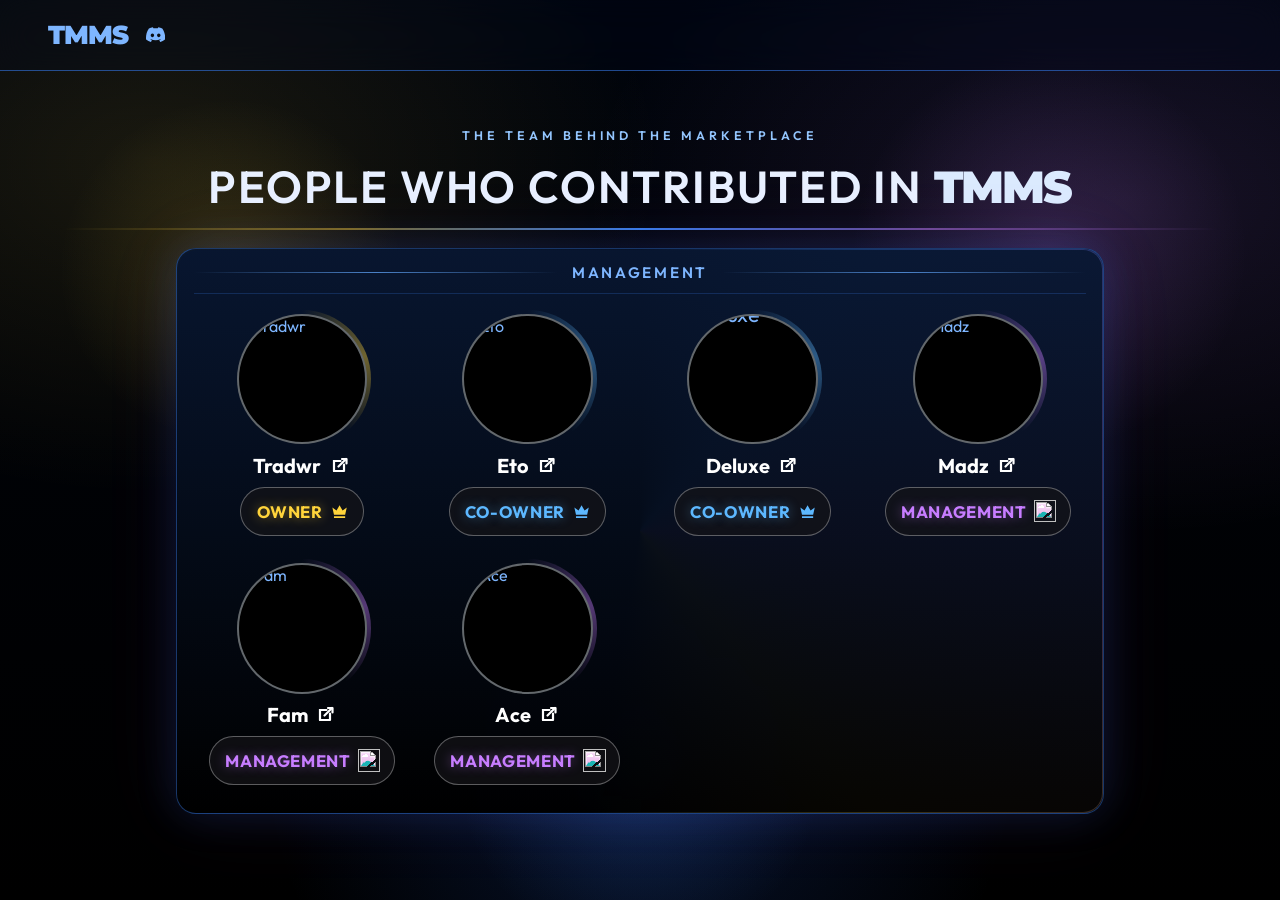
==== credits.html @ a05081f5 "Add files via upload" ====
<!DOCTYPE html>
<html lang="en">
  <head>
    <meta charset="UTF-8" />
    <meta name="viewport" content="width=device-width, initial-scale=1.0, viewport-fit=cover" />
    <title>Credits — TMMS</title>
    <link rel="preconnect" href="https://fonts.googleapis.com" />
    <link rel="preconnect" href="https://fonts.gstatic.com" crossorigin />
    <link
      href="https://fonts.googleapis.com/css2?family=Montserrat:wght@800;900&family=Outfit:wght@400;500;600;700&display=swap"
      rel="stylesheet"
    />
    <link rel="stylesheet" href="styles.css" />
  </head>
  <body class="credits-page">
    <header class="headbar">
      <div class="brand">
        <a class="logo" href="index.html">TMMS</a>
        <a
          class="discord"
          href="https://discord.gg/2B39Z8VbCm"
          target="_blank"
          rel="noopener noreferrer"
          aria-label="Join Discord"
        >
          <svg viewBox="0 0 24 24" aria-hidden="true">
            <path
              fill="currentColor"
              d="M20.317 4.37a19.8 19.8 0 0 0-4.885-1.515.07.07 0 0 0-.079.035c-.21.375-.444.864-.608 1.25a18.27 18.27 0 0 0-5.487 0 12.64 12.64 0 0 0-.617-1.25.077.077 0 0 0-.079-.035A19.74 19.74 0 0 0 3.677 4.37a.07.07 0 0 0-.032.027C.533 9.046-.32 13.58.099 18.057a.08.08 0 0 0 .031.057 19.9 19.9 0 0 0 5.993 3.03.078.078 0 0 0 .084-.028 14.09 14.09 0 0 0 1.226-1.994.076.076 0 0 0-.041-.106 13.1 13.1 0 0 1-1.872-.892.077.077 0 0 1-.008-.128 10.2 10.2 0 0 0 .372-.292.074.074 0 0 1 .077-.01c3.928 1.793 8.18 1.793 12.062 0a.074.074 0 0 1 .078.01c.12.098.246.198.373.292a.077.077 0 0 1-.006.127 12.3 12.3 0 0 1-1.873.892.077.077 0 0 0-.041.107c.36.698.772 1.362 1.225 1.993a.076.076 0 0 0 .084.028 19.84 19.84 0 0 0 6.002-3.03.077.077 0 0 0 .032-.054c.5-5.177-.838-9.674-3.549-13.66a.06.06 0 0 0-.031-.03zM8.02 15.33c-1.183 0-2.157-1.085-2.157-2.419 0-1.333.956-2.419 2.157-2.419 1.21 0 2.176 1.095 2.157 2.42 0 1.333-.956 2.418-2.157 2.418zm7.975 0c-1.183 0-2.157-1.085-2.157-2.419 0-1.333.955-2.419 2.157-2.419 1.21 0 2.176 1.095 2.157 2.42 0 1.333-.946 2.418-2.157 2.418z"
            />
          </svg>
        </a>
      </div>
    </header>

    <div class="credits-bg" aria-hidden="true"></div>
    <div class="credits-overlay" aria-hidden="true"></div>
    <div class="credits-orbs" aria-hidden="true"></div>

    <main class="credits-content">
      <p class="credits-kicker">The team behind the marketplace</p>
      <h1 class="credits-title">
        People who contributed in <span>TMMS</span>
      </h1>
      <section class="credits-panel">
        <div class="credits-panel-fx" aria-hidden="true"></div>
        <h2 class="credits-panel__title">Management</h2>
        <div class="credits-people">
          <article class="credits-person">
            <div class="credits-avatar-wrap">
              <div class="credits-avatar">
                <img src="images/tradwr.png" alt="Tradwr" />
              </div>
            </div>
            <a class="credits-name-row" href="profile.html?person=tradwr">
              <span class="credits-name">Tradwr</span>
              <svg class="credits-link-icon" viewBox="0 0 24 24" aria-hidden="true">
                <path d="M7 17V7h6.5" fill="none" stroke="currentColor" stroke-width="2.2" stroke-linecap="round"/>
                <path d="M7 17h10v-6.5" fill="none" stroke="currentColor" stroke-width="2.2" stroke-linecap="round" stroke-linejoin="round"/>
                <path d="M11.5 12.5l7.5-7.5" fill="none" stroke="currentColor" stroke-width="2.2" stroke-linecap="round"/>
                <path d="M15 5h4.5v4.5" fill="none" stroke="currentColor" stroke-width="2.2" stroke-linecap="round" stroke-linejoin="round"/>
              </svg>
            </a>
            <span class="credits-badge credits-badge--owner">
              Owner
              <svg class="credits-badge-icon" viewBox="0 0 24 24" aria-hidden="true">
                <path fill="currentColor" d="M5 16 3 7l5.2 3.8L12 4l3.8 6.8L21 7l-2 9H5zm0 2h14v2H5v-2z"/>
              </svg>
            </span>
          </article>
          <article class="credits-person">
            <div class="credits-avatar-wrap">
              <div class="credits-avatar">
                <img src="images/eto.png" alt="Eto" />
              </div>
            </div>
            <a class="credits-name-row" href="profile.html?person=eto">
              <span class="credits-name">Eto</span>
              <svg class="credits-link-icon" viewBox="0 0 24 24" aria-hidden="true">
                <path d="M7 17V7h6.5" fill="none" stroke="currentColor" stroke-width="2.2" stroke-linecap="round"/>
                <path d="M7 17h10v-6.5" fill="none" stroke="currentColor" stroke-width="2.2" stroke-linecap="round" stroke-linejoin="round"/>
                <path d="M11.5 12.5l7.5-7.5" fill="none" stroke="currentColor" stroke-width="2.2" stroke-linecap="round"/>
                <path d="M15 5h4.5v4.5" fill="none" stroke="currentColor" stroke-width="2.2" stroke-linecap="round" stroke-linejoin="round"/>
              </svg>
            </a>
            <span class="credits-badge credits-badge--coowner">
              Co-Owner
              <svg class="credits-badge-icon" viewBox="0 0 24 24" aria-hidden="true">
                <path fill="currentColor" d="M5 16 3 7l5.2 3.8L12 4l3.8 6.8L21 7l-2 9H5zm0 2h14v2H5v-2z"/>
              </svg>
            </span>
          </article>
          <article class="credits-person">
            <div class="credits-avatar-wrap">
              <div class="credits-avatar credits-avatar--deluxe">
                <img src="images/deluxe.png" alt="Deluxe" />
              </div>
            </div>
            <a class="credits-name-row" href="profile.html?person=deluxe">
              <span class="credits-name">Deluxe</span>
              <svg class="credits-link-icon" viewBox="0 0 24 24" aria-hidden="true">
                <path d="M7 17V7h6.5" fill="none" stroke="currentColor" stroke-width="2.2" stroke-linecap="round"/>
                <path d="M7 17h10v-6.5" fill="none" stroke="currentColor" stroke-width="2.2" stroke-linecap="round" stroke-linejoin="round"/>
                <path d="M11.5 12.5l7.5-7.5" fill="none" stroke="currentColor" stroke-width="2.2" stroke-linecap="round"/>
                <path d="M15 5h4.5v4.5" fill="none" stroke="currentColor" stroke-width="2.2" stroke-linecap="round" stroke-linejoin="round"/>
              </svg>
            </a>
            <span class="credits-badge credits-badge--coowner">
              Co-Owner
              <svg class="credits-badge-icon" viewBox="0 0 24 24" aria-hidden="true">
                <path fill="currentColor" d="M5 16 3 7l5.2 3.8L12 4l3.8 6.8L21 7l-2 9H5zm0 2h14v2H5v-2z"/>
              </svg>
            </span>
          </article>
          <article class="credits-person">
            <div class="credits-avatar-wrap">
              <div class="credits-avatar">
                <img src="images/madz.png" alt="Madz" />
              </div>
            </div>
            <a class="credits-name-row" href="profile.html?person=madz">
              <span class="credits-name">Madz</span>
              <svg class="credits-link-icon" viewBox="0 0 24 24" aria-hidden="true">
                <path d="M7 17V7h6.5" fill="none" stroke="currentColor" stroke-width="2.2" stroke-linecap="round"/>
                <path d="M7 17h10v-6.5" fill="none" stroke="currentColor" stroke-width="2.2" stroke-linecap="round" stroke-linejoin="round"/>
                <path d="M11.5 12.5l7.5-7.5" fill="none" stroke="currentColor" stroke-width="2.2" stroke-linecap="round"/>
                <path d="M15 5h4.5v4.5" fill="none" stroke="currentColor" stroke-width="2.2" stroke-linecap="round" stroke-linejoin="round"/>
              </svg>
            </a>
            <span class="credits-badge credits-badge--management">
              Management
              <img class="credits-badge-icon" src="images/management-icon.png" alt="" />
            </span>
          </article>
          <article class="credits-person">
            <div class="credits-avatar-wrap">
              <div class="credits-avatar">
                <img src="images/fam.png" alt="Fam" />
              </div>
            </div>
            <a class="credits-name-row" href="profile.html?person=fam">
              <span class="credits-name">Fam</span>
              <svg class="credits-link-icon" viewBox="0 0 24 24" aria-hidden="true">
                <path d="M7 17V7h6.5" fill="none" stroke="currentColor" stroke-width="2.2" stroke-linecap="round"/>
                <path d="M7 17h10v-6.5" fill="none" stroke="currentColor" stroke-width="2.2" stroke-linecap="round" stroke-linejoin="round"/>
                <path d="M11.5 12.5l7.5-7.5" fill="none" stroke="currentColor" stroke-width="2.2" stroke-linecap="round"/>
                <path d="M15 5h4.5v4.5" fill="none" stroke="currentColor" stroke-width="2.2" stroke-linecap="round" stroke-linejoin="round"/>
              </svg>
            </a>
            <span class="credits-badge credits-badge--management">
              Management
              <img class="credits-badge-icon" src="images/management-icon.png" alt="" />
            </span>
          </article>
          <article class="credits-person">
            <div class="credits-avatar-wrap">
              <div class="credits-avatar">
                <img src="images/ace.png" alt="Ace" />
              </div>
            </div>
            <a class="credits-name-row" href="profile.html?person=ace">
              <span class="credits-name">Ace</span>
              <svg class="credits-link-icon" viewBox="0 0 24 24" aria-hidden="true">
                <path d="M7 17V7h6.5" fill="none" stroke="currentColor" stroke-width="2.2" stroke-linecap="round"/>
                <path d="M7 17h10v-6.5" fill="none" stroke="currentColor" stroke-width="2.2" stroke-linecap="round" stroke-linejoin="round"/>
                <path d="M11.5 12.5l7.5-7.5" fill="none" stroke="currentColor" stroke-width="2.2" stroke-linecap="round"/>
                <path d="M15 5h4.5v4.5" fill="none" stroke="currentColor" stroke-width="2.2" stroke-linecap="round" stroke-linejoin="round"/>
              </svg>
            </a>
            <span class="credits-badge credits-badge--management">
              Management
              <img class="credits-badge-icon" src="images/management-icon.png" alt="" />
            </span>
          </article>
        </div>
      </section>
    </main>
  </body>
</html>
---- styles.css ----
*,
*::before,
*::after {
  box-sizing: border-box;
  margin: 0;
  padding: 0;
}

html {
  scroll-behavior: smooth;
  -webkit-text-size-adjust: 100%;
  overflow-x: hidden;
}

body {
  font-family: "Outfit", system-ui, sans-serif;
  color: #7eb6ff;
  background: #000000;
  overflow-x: hidden;
}

a {
  color: inherit;
  text-decoration: none;
}

.headbar {
  position: fixed;
  top: 0;
  left: 0;
  right: 0;
  z-index: 100;
  display: flex;
  align-items: center;
  padding: 0 3rem;
  background: rgba(0, 10, 30, 0.28);
  border-bottom: 1px solid rgba(59, 130, 246, 0.55);
  backdrop-filter: blur(16px);
  -webkit-backdrop-filter: blur(16px);
}

.brand {
  display: flex;
  align-items: center;
  gap: 0.7rem;
  padding: 1.15rem 0;
}

.logo {
  font-family: "Montserrat", system-ui, sans-serif;
  font-size: 1.65rem;
  font-weight: 900;
  letter-spacing: -0.04em;
  text-transform: uppercase;
}

.discord {
  display: flex;
  align-items: center;
  justify-content: center;
  width: 2.05rem;
  height: 2.05rem;
  border-radius: 0.5rem;
  background: transparent;
  border: 1px solid transparent;
  color: currentColor;
  transition: background 0.2s ease, color 0.2s ease, border-color 0.2s ease;
}

.discord svg {
  width: 1.2rem;
  height: 1.2rem;
}

.discord:hover {
  background: #5865f2;
  border-color: #9db1ff;
  color: #ffffff;
}

.hero {
  position: relative;
  overflow: hidden;
  min-height: 100vh;
  display: flex;
  flex-direction: column;
  justify-content: center;
  padding: 7rem 3rem 4rem;
  background: #000;
}

.hero::before {
  content: "";
  position: absolute;
  inset: -10%;
  background: url("images/homepage.png") center / cover no-repeat;
  animation: hero-pan 32s ease-in-out infinite alternate;
  z-index: 0;
}

.hero::after {
  content: "";
  position: absolute;
  inset: 0;
  background:
    radial-gradient(ellipse at 22% 45%, rgba(37, 99, 235, 0.22), transparent 42%),
    linear-gradient(90deg, rgba(0, 0, 0, 0.62) 0%, rgba(0, 0, 0, 0.28) 48%, rgba(0, 0, 0, 0.45) 100%),
    linear-gradient(180deg, rgba(0, 0, 0, 0.35) 0%, transparent 28%, rgba(0, 0, 0, 0.55) 100%);
  z-index: 1;
}

.hero-orbs {
  position: absolute;
  inset: 0;
  z-index: 1;
  pointer-events: none;
  background:
    radial-gradient(circle at 78% 28%, rgba(96, 165, 250, 0.18), transparent 16%),
    radial-gradient(circle at 12% 78%, rgba(59, 130, 246, 0.16), transparent 18%);
  animation: hero-orbs 8s ease-in-out infinite alternate;
}

.hero-inner {
  position: relative;
  z-index: 2;
  max-width: 46rem;
  animation: hero-in 0.9s ease-out both;
}

.hero-kicker {
  margin: 0 0 0.85rem;
  font-size: 0.82rem;
  font-weight: 600;
  letter-spacing: 0.28em;
  text-transform: uppercase;
  color: #93c5fd;
}

.hero h1 {
  font-size: clamp(2.6rem, 6vw, 5.1rem);
  font-weight: 600;
  letter-spacing: -0.04em;
  color: #ffffff;
  line-height: 1.05;
}

.hero h1 span {
  display: inline-block;
  font-family: "Montserrat", system-ui, sans-serif;
  font-weight: 900;
  letter-spacing: -0.05em;
  color: #dbeafe;
  animation: tmms-glow 2.6s ease-in-out infinite;
}

.hero p,
.section p {
  margin-top: 1rem;
  max-width: 36rem;
  font-size: 1.15rem;
  line-height: 1.6;
  opacity: 0.8;
}

.hero p {
  max-width: 38rem;
  font-size: clamp(1.15rem, 2vw, 1.4rem);
  font-weight: 400;
  line-height: 1.5;
  opacity: 0.92;
  color: #e8f0ff;
}

.hero-actions {
  display: flex;
  flex-wrap: wrap;
  gap: 0.8rem;
  margin-top: 1.8rem;
}

.hero-btn {
  display: inline-flex;
  align-items: center;
  justify-content: center;
  gap: 0.5rem;
  min-width: 10.5rem;
  padding: 0.82rem 1.35rem;
  border-radius: 10px;
  border: 1px solid rgba(255, 255, 255, 0.28);
  background: rgba(12, 18, 32, 0.72);
  color: #e8f0ff;
  font-family: "Outfit", system-ui, sans-serif;
  font-size: 1.02rem;
  font-weight: 600;
  backdrop-filter: blur(10px);
  -webkit-backdrop-filter: blur(10px);
  transition: background 0.2s ease, border-color 0.2s ease, transform 0.2s ease;
}

.hero-btn svg {
  width: 1.15rem;
  height: 1.15rem;
}

.hero-btn:hover {
  transform: translateY(-1px);
}

.hero-btn--discord {
  background: #2563eb;
  border-color: #2563eb;
  color: #ffffff;
}

.hero-btn--discord:hover {
  background: #3b82f6;
  border-color: #3b82f6;
  color: #ffffff;
}

.hero-btn--ghost {
  border-color: #3b82f6;
}

.hero-btn--ghost:hover {
  background: rgba(37, 99, 235, 0.35);
  border-color: #60a5fa;
}

.hero-pills {
  display: flex;
  flex-wrap: wrap;
  gap: 0.6rem;
  margin-top: 1.6rem;
  list-style: none;
}

.hero-pills li {
  padding: 0.38rem 0.85rem;
  border: 1px solid rgba(147, 197, 253, 0.28);
  border-radius: 999px;
  background: rgba(8, 18, 40, 0.45);
  color: #bfdbfe;
  font-size: 0.82rem;
  font-weight: 600;
  letter-spacing: 0.04em;
  backdrop-filter: blur(8px);
  -webkit-backdrop-filter: blur(8px);
}

@keyframes hero-pan {
  from {
    transform: scale(1.08) translate3d(0, 0, 0);
  }
  to {
    transform: scale(1.18) translate3d(-2.5%, -1.5%, 0);
  }
}

@keyframes hero-orbs {
  from {
    opacity: 0.7;
    transform: translate3d(0, 0, 0);
  }
  to {
    opacity: 1;
    transform: translate3d(-2%, 2%, 0);
  }
}

@keyframes hero-in {
  from {
    opacity: 0;
    transform: translateY(18px);
  }
  to {
    opacity: 1;
    transform: translateY(0);
  }
}

@keyframes tmms-glow {
  0%,
  100% {
    text-shadow:
      0 0 10px rgba(147, 197, 253, 0.45),
      0 0 28px rgba(59, 130, 246, 0.28);
  }
  50% {
    text-shadow:
      0 0 16px rgba(219, 234, 254, 0.95),
      0 0 36px rgba(96, 165, 250, 0.55),
      0 0 64px rgba(37, 99, 235, 0.35);
  }
}

@media (prefers-reduced-motion: reduce) {
  .hero::before,
  .hero-orbs,
  .hero-inner,
  .hero h1 span,
  .credits-bg,
  .credits-orbs,
  .credits-kicker,
  .credits-title,
  .credits-title span,
  .credits-panel,
  .credits-panel-fx::before,
  .credits-panel-fx::after,
  .credits-person,
  .credits-avatar-wrap::before,
  .credits-avatar::after,
  .credits-badge {
    animation: none;
  }

  .credits-person:hover {
    transform: none;
  }
}

.section {
  padding: 6rem 3rem;
  scroll-margin-top: 4.5rem;
  background:
    radial-gradient(ellipse at 12% 18%, rgba(37, 99, 235, 0.32), transparent 48%),
    radial-gradient(ellipse at 88% 82%, rgba(29, 78, 216, 0.24), transparent 42%),
    #000000;
  border-top: 1px solid rgba(59, 130, 246, 0.5);
}

.section h2 {
  font-size: 2rem;
  font-weight: 600;
  letter-spacing: -0.02em;
  color: #60a5fa;
}

.section p {
  color: #93c5fd;
}

.discord-link {
  color: #60a5fa;
  font-weight: 600;
  text-decoration: underline;
  text-underline-offset: 0.18em;
}

.discord-link:hover {
  color: #93c5fd;
}

.section.page {
  min-height: 100vh;
  border-top: none;
}

.contact-card {
  max-width: 36rem;
  padding: 2rem 2.1rem;
  background: rgba(8, 18, 40, 0.72);
  border: 1px solid rgba(59, 130, 246, 0.45);
  border-radius: 1rem;
  box-shadow: 0 0 40px rgba(37, 99, 235, 0.18);
}

.credits-page {
  min-height: 100vh;
}

.credits-bg {
  position: fixed;
  inset: -8%;
  background: url("images/homepage.png") center / cover no-repeat;
  filter: blur(8px);
  transform: scale(1.08);
  z-index: 0;
  animation: credits-pan 28s ease-in-out infinite alternate;
}

.credits-overlay {
  position: fixed;
  inset: 0;
  background:
    radial-gradient(ellipse at 12% 18%, rgba(255, 212, 59, 0.1), transparent 32%),
    radial-gradient(ellipse at 88% 22%, rgba(199, 125, 255, 0.12), transparent 34%),
    radial-gradient(ellipse at 50% 80%, rgba(37, 99, 235, 0.22), transparent 42%),
    repeating-linear-gradient(
      to bottom,
      transparent 0,
      transparent 3px,
      rgba(0, 0, 0, 0.07) 3px,
      rgba(0, 0, 0, 0.07) 4px
    ),
    linear-gradient(
      to bottom,
      rgba(0, 10, 30, 0.42) 0%,
      rgba(0, 10, 30, 0.22) 40%,
      rgba(0, 0, 0, 0.78) 100%
    );
  z-index: 1;
}

.credits-orbs {
  position: fixed;
  inset: 0;
  z-index: 1;
  pointer-events: none;
  background:
    radial-gradient(circle at 18% 30%, rgba(255, 212, 59, 0.14), transparent 14%),
    radial-gradient(circle at 82% 28%, rgba(199, 125, 255, 0.16), transparent 16%),
    radial-gradient(circle at 50% 86%, rgba(59, 130, 246, 0.18), transparent 18%);
  animation: hero-orbs 9s ease-in-out infinite alternate;
}

.credits-content {
  position: relative;
  z-index: 2;
  min-height: 100vh;
  display: flex;
  flex-direction: column;
  align-items: center;
  gap: 1.15rem;
  padding: 8rem 3rem 3rem;
  max-width: min(98vw, 110rem);
  margin: 0 auto;
}

.credits-kicker {
  margin: 0;
  font-size: 0.78rem;
  font-weight: 600;
  letter-spacing: 0.32em;
  text-transform: uppercase;
  color: #93c5fd;
  animation: credits-rise 0.7s ease backwards;
}

.credits-title {
  font-family: "Outfit", system-ui, sans-serif;
  font-size: clamp(1.6rem, 4vw, 2.8rem);
  font-weight: 600;
  color: #e8f0ff;
  letter-spacing: 0.04em;
  text-transform: uppercase;
  line-height: 1.15;
  text-align: center;
  width: 100%;
  padding-bottom: 0.85rem;
  border-bottom: 2px solid transparent;
  border-image: linear-gradient(
      90deg,
      transparent,
      rgba(255, 212, 59, 0.45),
      rgba(59, 130, 246, 0.95),
      rgba(199, 125, 255, 0.5),
      transparent
    )
    1;
  animation: credits-rise 0.8s ease 0.08s backwards;
}

.credits-title span {
  display: inline-block;
  font-family: "Montserrat", system-ui, sans-serif;
  font-weight: 900;
  letter-spacing: -0.04em;
  color: #dbeafe;
  animation: tmms-glow 2.6s ease-in-out infinite;
}

.credits-panel {
  position: relative;
  width: min(100%, 58rem);
  display: flex;
  flex-direction: column;
  gap: 0.65rem;
  padding: 0.9rem 1.05rem 1rem;
  background: linear-gradient(180deg, rgba(8, 22, 48, 0.86), rgba(0, 0, 0, 0.78));
  border: 1px solid rgba(59, 130, 246, 0.42);
  border-radius: 20px;
  box-shadow:
    0 0 40px rgba(37, 99, 235, 0.18),
    0 0 80px rgba(199, 125, 255, 0.08);
  animation: credits-rise 0.9s ease 0.16s backwards;
}

.credits-panel-fx {
  position: absolute;
  inset: 0;
  border-radius: inherit;
  overflow: hidden;
  pointer-events: none;
  z-index: 0;
}

.credits-panel-fx::before {
  content: "";
  position: absolute;
  inset: -60%;
  background: conic-gradient(
    from 0deg,
    transparent 0deg,
    rgba(59, 130, 246, 0.55) 40deg,
    rgba(199, 125, 255, 0.5) 90deg,
    rgba(255, 212, 59, 0.4) 140deg,
    transparent 190deg
  );
  animation: credits-spin 10s linear infinite;
  opacity: 0.55;
}

.credits-panel-fx::after {
  content: "";
  position: absolute;
  inset: 1px;
  border-radius: 19px;
  background: linear-gradient(180deg, rgba(8, 22, 48, 0.92), rgba(0, 0, 0, 0.88));
}

.credits-panel > :not(.credits-panel-fx) {
  position: relative;
  z-index: 1;
}

.credits-panel__title {
  margin: 0;
  display: flex;
  align-items: center;
  gap: 0.85rem;
  font-family: "Outfit", system-ui, sans-serif;
  font-size: 0.95rem;
  font-weight: 600;
  color: #7eb6ff;
  letter-spacing: 0.18em;
  text-transform: uppercase;
  text-align: center;
}

.credits-panel__title::before,
.credits-panel__title::after {
  content: "";
  flex: 1;
  height: 1px;
  background: linear-gradient(
    90deg,
    transparent,
    rgba(96, 165, 250, 0.75),
    transparent
  );
}

.credits-people {
  display: grid;
  grid-template-columns: repeat(4, minmax(0, 1fr));
  justify-content: center;
  align-items: start;
  gap: 0.35rem 0.55rem;
  width: 100%;
  padding-top: 0.65rem;
  border-top: 1px solid rgba(59, 130, 246, 0.22);
}

.credits-person {
  display: flex;
  flex-direction: column;
  align-items: center;
  gap: 0.55rem;
  width: 100%;
  min-width: 0;
  padding: 0.55rem 0.45rem 0.7rem;
  border: 1px solid transparent;
  border-radius: 1.25rem;
  cursor: pointer;
  animation: credits-rise 0.7s ease backwards;
  transition:
    background 0.25s ease,
    border-color 0.25s ease,
    box-shadow 0.25s ease,
    transform 0.25s ease;
}

.credits-person:nth-child(1) { animation-delay: 0.22s; }
.credits-person:nth-child(2) { animation-delay: 0.3s; }
.credits-person:nth-child(3) { animation-delay: 0.38s; }
.credits-person:nth-child(4) { animation-delay: 0.46s; }
.credits-person:nth-child(5) { animation-delay: 0.54s; }
.credits-person:nth-child(6) { animation-delay: 0.62s; }

.credits-person:hover {
  transform: translateY(-4px);
}

.credits-person:hover .credits-badge {
  animation: none;
}

.credits-avatar,
.credits-name,
.credits-link-icon,
.credits-badge,
.credits-badge-icon {
  transition:
    border-color 0.25s ease,
    box-shadow 0.25s ease,
    color 0.25s ease,
    text-shadow 0.25s ease,
    filter 0.25s ease;
}

.credits-person:has(.credits-badge--owner):hover {
  background: rgba(18, 14, 6, 0.55);
  border-color: rgba(255, 212, 59, 0.28);
  box-shadow: inset 0 0 32px rgba(255, 212, 59, 0.16);
}

.credits-person:has(.credits-badge--owner):hover .credits-avatar {
  border-color: #ffd43b;
  box-shadow:
    0 0 16px rgba(255, 212, 59, 0.85),
    0 0 32px rgba(255, 212, 59, 0.45);
}

.credits-person:has(.credits-badge--owner):hover .credits-name {
  color: #ffd43b;
  text-shadow:
    0 0 12px rgba(255, 212, 59, 0.95),
    0 0 24px rgba(255, 212, 59, 0.55);
}

.credits-person:has(.credits-badge--owner):hover .credits-link-icon {
  color: #ffd43b;
  filter:
    drop-shadow(0 0 6px rgba(255, 212, 59, 0.95))
    drop-shadow(0 0 12px rgba(255, 212, 59, 0.55));
}

.credits-person:has(.credits-badge--owner):hover .credits-badge {
  border-color: rgba(255, 212, 59, 0.75);
  box-shadow: 0 0 18px rgba(255, 212, 59, 0.45);
  text-shadow:
    0 0 14px rgba(255, 212, 59, 0.9),
    0 0 26px rgba(255, 212, 59, 0.5);
}

.credits-person:has(.credits-badge--coowner):hover {
  background: rgba(6, 14, 28, 0.55);
  border-color: rgba(93, 184, 255, 0.3);
  box-shadow: inset 0 0 32px rgba(93, 184, 255, 0.18);
}

.credits-person:has(.credits-badge--coowner):hover .credits-avatar {
  border-color: #5db8ff;
  box-shadow:
    0 0 16px rgba(93, 184, 255, 0.85),
    0 0 32px rgba(93, 184, 255, 0.45);
}

.credits-person:has(.credits-badge--coowner):hover .credits-name {
  color: #5db8ff;
  text-shadow:
    0 0 12px rgba(93, 184, 255, 0.95),
    0 0 24px rgba(93, 184, 255, 0.55);
}

.credits-person:has(.credits-badge--coowner):hover .credits-link-icon {
  color: #5db8ff;
  filter:
    drop-shadow(0 0 6px rgba(93, 184, 255, 0.95))
    drop-shadow(0 0 12px rgba(93, 184, 255, 0.55));
}

.credits-person:has(.credits-badge--coowner):hover .credits-badge {
  border-color: rgba(93, 184, 255, 0.75);
  box-shadow: 0 0 18px rgba(93, 184, 255, 0.45);
  text-shadow:
    0 0 14px rgba(93, 184, 255, 0.9),
    0 0 26px rgba(93, 184, 255, 0.5);
}

.credits-person:has(.credits-badge--management):hover {
  background: rgba(22, 10, 32, 0.55);
  border-color: rgba(199, 125, 255, 0.3);
  box-shadow: inset 0 0 32px rgba(199, 125, 255, 0.18);
}

.credits-person:has(.credits-badge--management):hover .credits-avatar {
  border-color: #c77dff;
  box-shadow:
    0 0 16px rgba(199, 125, 255, 0.85),
    0 0 32px rgba(199, 125, 255, 0.45);
}

.credits-person:has(.credits-badge--management):hover .credits-name {
  color: #c77dff;
  text-shadow:
    0 0 12px rgba(199, 125, 255, 0.95),
    0 0 24px rgba(199, 125, 255, 0.55);
}

.credits-person:has(.credits-badge--management):hover .credits-link-icon {
  color: #c77dff;
  filter:
    drop-shadow(0 0 6px rgba(199, 125, 255, 0.95))
    drop-shadow(0 0 12px rgba(199, 125, 255, 0.55));
}

.credits-person:has(.credits-badge--management):hover .credits-badge {
  border-color: rgba(199, 125, 255, 0.75);
  box-shadow: 0 0 18px rgba(199, 125, 255, 0.45);
  text-shadow:
    0 0 14px rgba(199, 125, 255, 0.9),
    0 0 26px rgba(199, 125, 255, 0.5);
}

.credits-avatar-wrap {
  --ring: 147, 197, 253;
  position: relative;
  width: 8.15rem;
  height: 8.15rem;
  flex-shrink: 0;
}

.credits-person:has(.credits-badge--owner) .credits-avatar-wrap {
  --ring: 255, 212, 59;
}

.credits-person:has(.credits-badge--coowner) .credits-avatar-wrap {
  --ring: 93, 184, 255;
}

.credits-person:has(.credits-badge--management) .credits-avatar-wrap {
  --ring: 199, 125, 255;
}

.credits-avatar-wrap::before {
  content: "";
  position: absolute;
  inset: -4px;
  border-radius: 50%;
  background: conic-gradient(
    from 0deg,
    transparent 0deg,
    rgb(var(--ring)) 70deg,
    transparent 140deg
  );
  animation: credits-spin 5.5s linear infinite;
  opacity: 0.42;
  z-index: 0;
}

.credits-person:hover .credits-avatar-wrap::before {
  opacity: 1;
  animation-duration: 2.2s;
}

.credits-avatar {
  position: relative;
  z-index: 1;
  width: 100%;
  height: 100%;
  overflow: hidden;
  border-radius: 50%;
  border: 2px solid rgba(220, 230, 240, 0.45);
  background: #000;
}

.credits-avatar::after {
  content: "";
  position: absolute;
  inset: 0;
  background: linear-gradient(
    115deg,
    transparent 32%,
    rgba(255, 255, 255, 0.28) 50%,
    transparent 68%
  );
  transform: translateX(-130%);
  pointer-events: none;
}

.credits-person:hover .credits-avatar::after {
  animation: credits-shine 0.85s ease;
}

.credits-avatar img {
  width: 100%;
  height: 100%;
  object-fit: cover;
  display: block;
}

.credits-avatar--deluxe img {
  transform: scale(1.35);
  transform-origin: 40% 35%;
}

.credits-name-row {
  display: flex;
  align-items: center;
  gap: 0.35rem;
}

.credits-name {
  margin: 0;
  font-family: "Outfit", system-ui, sans-serif;
  font-size: 1.25rem;
  font-weight: 700;
  color: #ffffff;
  text-decoration: underline;
  text-decoration-color: transparent;
  text-underline-offset: 0.18em;
  text-decoration-thickness: 2px;
  transition: text-decoration-color 0.2s ease;
}

.credits-name-row:hover .credits-name {
  text-decoration-color: currentColor;
}

.credits-link-icon {
  width: 1.5rem;
  height: 1.5rem;
  color: #ffffff;
}

.credits-badge {
  display: inline-flex;
  align-items: center;
  justify-content: center;
  gap: 0.45rem;
  width: auto;
  min-height: 3.05rem;
  padding: 0.48rem 0.85rem 0.48rem 0.95rem;
  background: rgba(20, 20, 24, 0.72);
  border: 1px solid rgba(255, 255, 255, 0.32);
  border-radius: 999px;
  font-family: "Outfit", system-ui, sans-serif;
  font-size: 1.04rem;
  font-weight: 700;
  letter-spacing: 0.04em;
  text-transform: uppercase;
  white-space: nowrap;
  animation: credits-badge-idle 3.4s ease-in-out infinite;
}

.credits-badge-icon {
  width: 1.15em;
  height: 1.15em;
  flex-shrink: 0;
}

.credits-badge--management .credits-badge-icon {
  width: 1.35em;
  height: 1.35em;
  image-rendering: pixelated;
  filter: hue-rotate(72deg) saturate(1.15);
}

.credits-person:has(.credits-badge--management):hover .credits-badge--management .credits-badge-icon {
  filter:
    hue-rotate(72deg) saturate(1.15)
    drop-shadow(0 0 6px rgba(199, 125, 255, 0.95))
    drop-shadow(0 0 12px rgba(199, 125, 255, 0.55));
}

.credits-badge--owner {
  color: #ffd43b;
  text-shadow: 0 0 12px rgba(255, 212, 59, 0.45);
}

.credits-badge--coowner {
  color: #5db8ff;
  text-shadow: 0 0 12px rgba(93, 184, 255, 0.45);
}

.credits-badge--management {
  color: #c77dff;
  text-shadow: 0 0 12px rgba(199, 125, 255, 0.45);
}

a.credits-name-row {
  color: inherit;
}

@keyframes credits-pan {
  from {
    transform: scale(1.08) translate3d(0, 0, 0);
  }
  to {
    transform: scale(1.16) translate3d(-2%, -1.4%, 0);
  }
}

@keyframes credits-rise {
  from {
    opacity: 0;
    transform: translateY(16px);
  }
  to {
    opacity: 1;
    transform: translateY(0);
  }
}

@keyframes credits-spin {
  to {
    transform: rotate(360deg);
  }
}

@keyframes credits-shine {
  to {
    transform: translateX(130%);
  }
}

@keyframes credits-badge-idle {
  0%,
  100% {
    box-shadow: 0 0 0 rgba(255, 255, 255, 0);
  }
  50% {
    box-shadow: 0 0 14px rgba(147, 197, 253, 0.12);
  }
}

.profile-page {
  position: relative;
  z-index: 2;
  min-height: 100vh;
  display: flex;
  flex-direction: column;
  align-items: center;
  justify-content: center;
  gap: 1.4rem;
  padding: 8rem 1.5rem 3rem;
}

.profile-orbs {
  position: fixed;
  inset: 0;
  z-index: 1;
  pointer-events: none;
  background:
    radial-gradient(circle at 20% 28%, rgba(96, 165, 250, 0.16), transparent 16%),
    radial-gradient(circle at 80% 72%, rgba(59, 130, 246, 0.14), transparent 18%);
  animation: hero-orbs 9s ease-in-out infinite alternate;
}

body[data-role="owner"] .profile-orbs {
  background:
    radial-gradient(circle at 22% 30%, rgba(255, 212, 59, 0.22), transparent 18%),
    radial-gradient(circle at 78% 68%, rgba(255, 184, 48, 0.12), transparent 20%);
}

body[data-role="coowner"] .profile-orbs {
  background:
    radial-gradient(circle at 22% 30%, rgba(93, 184, 255, 0.22), transparent 18%),
    radial-gradient(circle at 78% 68%, rgba(59, 130, 246, 0.16), transparent 20%);
}

body[data-role="management"] .profile-orbs {
  background:
    radial-gradient(circle at 22% 30%, rgba(199, 125, 255, 0.22), transparent 18%),
    radial-gradient(circle at 78% 68%, rgba(147, 51, 234, 0.14), transparent 20%);
}

.profile-card {
  --mx: 50%;
  --my: 28%;
  position: relative;
  width: min(100%, 28rem);
  display: flex;
  flex-direction: column;
  align-items: center;
  gap: 1.45rem;
  padding: 2.1rem 2.6rem 1.7rem;
  background: linear-gradient(180deg, rgba(8, 22, 48, 0.86), rgba(0, 0, 0, 0.78));
  border: 1px solid rgba(var(--glow), 0.7);
  border-radius: 20px;
  animation:
    profile-card-glow 2.6s ease-in-out infinite,
    credits-rise 0.85s ease backwards;
}

.profile-card-fx {
  position: absolute;
  inset: 0;
  border-radius: inherit;
  overflow: hidden;
  pointer-events: none;
  z-index: 0;
}

.profile-card-fx::before {
  content: "";
  position: absolute;
  inset: -70%;
  background: conic-gradient(
    from 0deg,
    transparent 0deg,
    rgba(var(--glow), 0.7) 55deg,
    rgba(255, 255, 255, 0.28) 95deg,
    transparent 150deg
  );
  animation: credits-spin 9s linear infinite;
  opacity: 0.7;
}

.profile-card-fx::after {
  content: "";
  position: absolute;
  inset: 1px;
  border-radius: 19px;
  background:
    radial-gradient(
      280px circle at var(--mx) var(--my),
      rgba(var(--glow), 0.18),
      transparent 55%
    ),
    linear-gradient(180deg, rgba(8, 22, 48, 0.94), rgba(0, 0, 0, 0.9));
}

.profile-card > :not(.profile-card-fx) {
  position: relative;
  z-index: 1;
}

.profile-kicker {
  margin: 0;
  font-size: 0.74rem;
  font-weight: 600;
  letter-spacing: 0.28em;
  text-transform: uppercase;
  color: rgb(var(--glow));
  text-shadow: 0 0 12px rgba(var(--glow), 0.45);
  animation: credits-rise 0.7s ease 0.08s backwards;
}

.profile-card--owner {
  --glow: 255, 212, 59;
}

.profile-card--coowner {
  --glow: 93, 184, 255;
}

.profile-card--management {
  --glow: 199, 125, 255;
}

@keyframes profile-card-glow {
  0%,
  100% {
    border-color: rgba(var(--glow), 0.55);
    box-shadow:
      0 0 12px rgba(var(--glow), 0.35),
      0 0 28px rgba(var(--glow), 0.18),
      inset 0 0 14px rgba(var(--glow), 0.08);
  }
  50% {
    border-color: rgba(var(--glow), 0.95);
    box-shadow:
      0 0 20px rgba(var(--glow), 0.7),
      0 0 42px rgba(var(--glow), 0.38),
      inset 0 0 20px rgba(var(--glow), 0.16);
  }
}

.profile-card .credits-avatar-wrap {
  --ring: var(--glow);
  width: 14.5rem;
  height: 14.5rem;
  animation: credits-rise 0.75s ease 0.14s backwards;
}

.profile-card .credits-avatar-wrap::before {
  inset: -7px;
  opacity: 0.8;
  animation: credits-spin 4.8s linear infinite;
}

.profile-card .credits-avatar {
  width: 100%;
  height: 100%;
  border-color: rgb(var(--glow));
  animation: profile-avatar-glow 2.6s ease-in-out infinite;
}

.profile-card .credits-avatar::after {
  animation: credits-shine 3.6s ease-in-out 1.1s infinite;
}

@keyframes profile-avatar-glow {
  0%,
  100% {
    box-shadow:
      0 0 16px rgba(var(--glow), 0.7),
      0 0 34px rgba(var(--glow), 0.4);
  }
  50% {
    box-shadow:
      0 0 26px rgba(var(--glow), 1),
      0 0 52px rgba(var(--glow), 0.6);
  }
}

.profile-card .credits-name {
  font-size: 2.25rem;
  color: rgb(var(--glow));
  animation:
    profile-name-glow 2.6s ease-in-out infinite,
    credits-rise 0.7s ease 0.22s backwards;
}

@keyframes profile-name-glow {
  0%,
  100% {
    text-shadow: 0 0 10px rgba(var(--glow), 0.55);
  }
  50% {
    text-shadow:
      0 0 16px rgba(var(--glow), 0.95),
      0 0 28px rgba(var(--glow), 0.5);
  }
}

.profile-card .credits-badge {
  font-size: 1.15rem;
  min-height: 3.15rem;
  padding: 0.5rem 1.4rem;
  border-color: rgba(var(--glow), 0.75);
  animation:
    profile-badge-glow 2.6s ease-in-out infinite,
    credits-rise 0.7s ease 0.3s backwards;
}

@keyframes profile-badge-glow {
  0%,
  100% {
    box-shadow: 0 0 12px rgba(var(--glow), 0.4);
  }
  50% {
    box-shadow:
      0 0 18px rgba(var(--glow), 0.85),
      0 0 32px rgba(var(--glow), 0.4);
  }
}

@media (prefers-reduced-motion: reduce) {
  .profile-orbs,
  .profile-card,
  .profile-card-fx::before,
  .profile-kicker,
  .profile-card .credits-avatar-wrap,
  .profile-card .credits-avatar-wrap::before,
  .profile-card .credits-avatar,
  .profile-card .credits-avatar::after,
  .profile-card .credits-name,
  .profile-card .credits-badge,
  .profile-actions {
    animation: none;
  }

  .profile-btn:hover {
    transform: none;
  }
}

#profile-info {
  display: flex;
  flex-direction: column;
  align-items: center;
  gap: 1rem;
}

.profile-card .credits-badge--management .credits-badge-icon {
  width: 1.5em;
  height: 1.5em;
}

.profile-actions {
  display: flex;
  flex-direction: column;
  align-items: center;
  gap: 0.8rem;
  width: 100%;
  padding-top: 1.15rem;
  border-top: 1px solid rgba(var(--glow), 0.28);
  animation: credits-rise 0.7s ease 0.38s backwards;
}

.profile-actions-row {
  display: flex;
  gap: 0.8rem;
}

.profile-btn {
  position: relative;
  overflow: hidden;
  display: inline-flex;
  align-items: center;
  justify-content: center;
  gap: 0.5rem;
  min-width: 10.5rem;
  padding: 0.78rem 1.4rem;
  border-radius: 10px;
  border: 1px solid rgba(255, 255, 255, 0.28);
  background: rgba(12, 18, 32, 0.82);
  color: #e8f0ff;
  font-family: "Outfit", system-ui, sans-serif;
  font-size: 1.05rem;
  font-weight: 600;
  text-align: center;
  transition:
    background 0.2s ease,
    border-color 0.2s ease,
    color 0.2s ease,
    transform 0.2s ease,
    box-shadow 0.2s ease;
}

.profile-btn::after {
  content: "";
  position: absolute;
  inset: 0;
  background: linear-gradient(
    115deg,
    transparent 30%,
    rgba(255, 255, 255, 0.18) 50%,
    transparent 70%
  );
  transform: translateX(-130%);
  pointer-events: none;
}

.profile-btn:hover {
  transform: translateY(-2px);
}

.profile-btn:hover::after {
  animation: credits-shine 0.7s ease;
}

.profile-btn svg {
  width: 1.2rem;
  height: 1.2rem;
  flex-shrink: 0;
}

.profile-btn--discord:hover {
  background: #5865f2;
  border-color: #5865f2;
  color: #ffffff;
  box-shadow: 0 8px 22px rgba(88, 101, 242, 0.35);
}

.profile-btn--roblox:hover {
  background: #2563eb;
  border-color: #2563eb;
  color: #ffffff;
  box-shadow: 0 8px 22px rgba(37, 99, 235, 0.35);
}

.profile-btn--return {
  min-width: 22rem;
}

.profile-btn--return:hover {
  background: #e2231a;
  border-color: #e2231a;
  color: #ffffff;
  box-shadow: 0 8px 22px rgba(226, 35, 26, 0.35);
}

@media (max-width: 900px) {
  .credits-people {
    grid-template-columns: repeat(2, minmax(0, 1fr));
    gap: 0.7rem 0.65rem;
  }
}

@media (max-width: 640px) {
  .headbar {
    padding: 0 max(1.1rem, env(safe-area-inset-right)) 0 max(1.1rem, env(safe-area-inset-left));
  }

  .brand {
    padding-top: 0.8rem;
    padding-bottom: 0.8rem;
  }

  .logo {
    font-size: 1.45rem;
  }

  .hero,
  .section,
  .credits-content,
  .profile-page {
    padding-left: max(1.1rem, env(safe-area-inset-left));
    padding-right: max(1.1rem, env(safe-area-inset-right));
  }

  .hero {
    min-height: 100svh;
    padding-top: 6.4rem;
    padding-bottom: max(2.5rem, env(safe-area-inset-bottom));
    justify-content: flex-end;
  }

  .hero-inner {
    max-width: 100%;
    padding-bottom: 0.4rem;
  }

  .hero-kicker {
    font-size: 0.68rem;
    letter-spacing: 0.14em;
  }

  .hero h1 {
    font-size: clamp(2.15rem, 11vw, 3.1rem);
  }

  .hero p {
    font-size: 1.02rem;
    max-width: 100%;
  }

  .hero-actions {
    flex-direction: column;
    width: 100%;
    margin-top: 1.35rem;
  }

  .hero-btn {
    width: 100%;
    min-width: 0;
    min-height: 2.85rem;
  }

  .hero-pills {
    gap: 0.45rem;
  }

  .hero-pills li {
    font-size: 0.74rem;
    padding: 0.32rem 0.7rem;
  }

  .credits-content {
    gap: 0.95rem;
    padding-top: 6.6rem;
    padding-bottom: max(1.6rem, env(safe-area-inset-bottom));
  }

  .credits-kicker {
    font-size: 0.64rem;
    letter-spacing: 0.14em;
    text-align: center;
  }

  .credits-title {
    font-size: clamp(1.2rem, 6.4vw, 1.7rem);
    letter-spacing: 0.03em;
    padding-bottom: 0.65rem;
  }

  .credits-panel {
    width: 100%;
    padding: 0.8rem 0.7rem 0.85rem;
    border-radius: 16px;
  }

  .credits-panel__title {
    font-size: 0.82rem;
    letter-spacing: 0.14em;
    gap: 0.55rem;
  }

  .credits-people {
    gap: 0.35rem 0.35rem;
    padding-top: 0.55rem;
  }

  .credits-person {
    gap: 0.4rem;
    padding: 0.45rem 0.28rem 0.55rem;
  }

  .credits-person:hover {
    transform: none;
  }

  .credits-avatar-wrap {
    width: 6.35rem;
    height: 6.35rem;
  }

  .credits-name {
    font-size: 1.02rem;
  }

  .credits-link-icon {
    width: 1.15rem;
    height: 1.15rem;
  }

  .credits-badge {
    font-size: 0.72rem;
    min-height: 2.15rem;
    padding: 0.28rem 0.5rem 0.28rem 0.55rem;
    gap: 0.28rem;
    max-width: 100%;
  }

  .credits-badge--management .credits-badge-icon {
    width: 1.05em;
    height: 1.05em;
  }

  .profile-page {
    padding-top: 6.4rem;
    padding-bottom: max(1.6rem, env(safe-area-inset-bottom));
    justify-content: flex-start;
  }

  .profile-card {
    width: 100%;
    gap: 1.15rem;
    padding: 1.35rem 1rem 1.2rem;
    border-radius: 16px;
  }

  .profile-kicker {
    font-size: 0.66rem;
    letter-spacing: 0.18em;
  }

  .profile-card .credits-avatar-wrap {
    width: 8.6rem;
    height: 8.6rem;
  }

  .profile-card .credits-name {
    font-size: 1.7rem;
  }

  .profile-card .credits-badge {
    font-size: 0.95rem;
    min-height: 2.7rem;
    padding: 0.4rem 1rem;
  }

  .profile-actions {
    gap: 0.65rem;
    padding-top: 0.95rem;
  }

  .profile-actions-row {
    width: 100%;
    gap: 0.55rem;
  }

  .profile-btn {
    min-width: 0;
    flex: 1;
    width: 100%;
    padding: 0.72rem 0.9rem;
    font-size: 0.95rem;
  }

  .profile-btn--return {
    min-width: 0;
    width: 100%;
    max-width: none;
  }
}

@media (max-height: 480px) and (orientation: landscape) {
  .hero {
    justify-content: center;
    min-height: auto;
    padding-top: 5.2rem;
    padding-bottom: 1.4rem;
  }

  .hero-pills {
    display: none;
  }

  .profile-page {
    justify-content: center;
    padding-top: 5.2rem;
  }

  .profile-card .credits-avatar-wrap {
    width: 6.5rem;
    height: 6.5rem;
  }
}
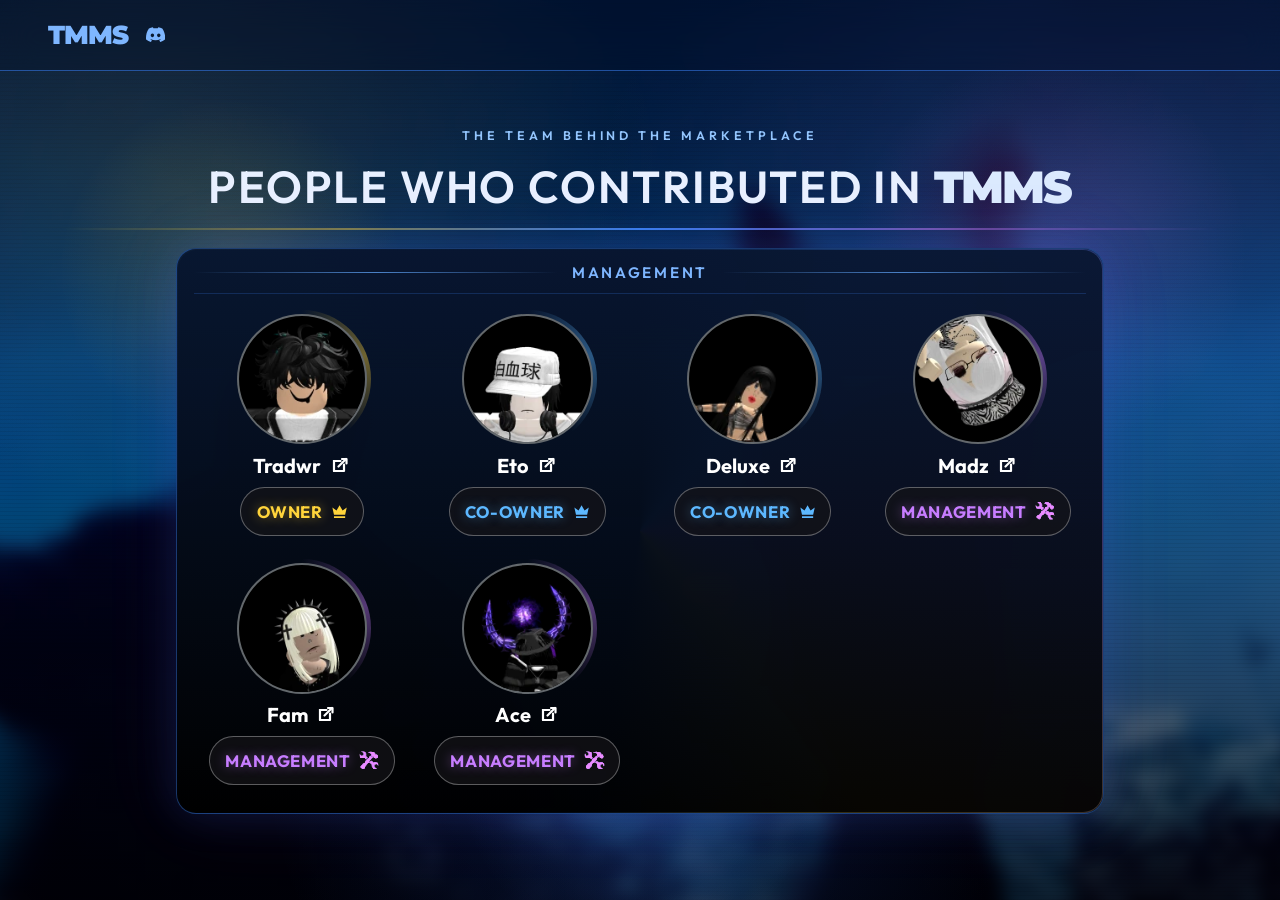
==== commit ccc9a1f3: "Add TMMS website" ====
--- a/credits.html
+++ b/credits.html
@@ -1,179 +1,179 @@
-<!DOCTYPE html>
-<html lang="en">
-  <head>
-    <meta charset="UTF-8" />
-    <meta name="viewport" content="width=device-width, initial-scale=1.0, viewport-fit=cover" />
-    <title>Credits — TMMS</title>
-    <link rel="preconnect" href="https://fonts.googleapis.com" />
-    <link rel="preconnect" href="https://fonts.gstatic.com" crossorigin />
-    <link
-      href="https://fonts.googleapis.com/css2?family=Montserrat:wght@800;900&family=Outfit:wght@400;500;600;700&display=swap"
-      rel="stylesheet"
-    />
-    <link rel="stylesheet" href="styles.css" />
-  </head>
-  <body class="credits-page">
-    <header class="headbar">
-      <div class="brand">
-        <a class="logo" href="index.html">TMMS</a>
-        <a
-          class="discord"
-          href="https://discord.gg/2B39Z8VbCm"
-          target="_blank"
-          rel="noopener noreferrer"
-          aria-label="Join Discord"
-        >
-          <svg viewBox="0 0 24 24" aria-hidden="true">
-            <path
-              fill="currentColor"
-              d="M20.317 4.37a19.8 19.8 0 0 0-4.885-1.515.07.07 0 0 0-.079.035c-.21.375-.444.864-.608 1.25a18.27 18.27 0 0 0-5.487 0 12.64 12.64 0 0 0-.617-1.25.077.077 0 0 0-.079-.035A19.74 19.74 0 0 0 3.677 4.37a.07.07 0 0 0-.032.027C.533 9.046-.32 13.58.099 18.057a.08.08 0 0 0 .031.057 19.9 19.9 0 0 0 5.993 3.03.078.078 0 0 0 .084-.028 14.09 14.09 0 0 0 1.226-1.994.076.076 0 0 0-.041-.106 13.1 13.1 0 0 1-1.872-.892.077.077 0 0 1-.008-.128 10.2 10.2 0 0 0 .372-.292.074.074 0 0 1 .077-.01c3.928 1.793 8.18 1.793 12.062 0a.074.074 0 0 1 .078.01c.12.098.246.198.373.292a.077.077 0 0 1-.006.127 12.3 12.3 0 0 1-1.873.892.077.077 0 0 0-.041.107c.36.698.772 1.362 1.225 1.993a.076.076 0 0 0 .084.028 19.84 19.84 0 0 0 6.002-3.03.077.077 0 0 0 .032-.054c.5-5.177-.838-9.674-3.549-13.66a.06.06 0 0 0-.031-.03zM8.02 15.33c-1.183 0-2.157-1.085-2.157-2.419 0-1.333.956-2.419 2.157-2.419 1.21 0 2.176 1.095 2.157 2.42 0 1.333-.956 2.418-2.157 2.418zm7.975 0c-1.183 0-2.157-1.085-2.157-2.419 0-1.333.955-2.419 2.157-2.419 1.21 0 2.176 1.095 2.157 2.42 0 1.333-.946 2.418-2.157 2.418z"
-            />
-          </svg>
-        </a>
-      </div>
-    </header>
-
-    <div class="credits-bg" aria-hidden="true"></div>
-    <div class="credits-overlay" aria-hidden="true"></div>
-    <div class="credits-orbs" aria-hidden="true"></div>
-
-    <main class="credits-content">
-      <p class="credits-kicker">The team behind the marketplace</p>
-      <h1 class="credits-title">
-        People who contributed in <span>TMMS</span>
-      </h1>
-      <section class="credits-panel">
-        <div class="credits-panel-fx" aria-hidden="true"></div>
-        <h2 class="credits-panel__title">Management</h2>
-        <div class="credits-people">
-          <article class="credits-person">
-            <div class="credits-avatar-wrap">
-              <div class="credits-avatar">
-                <img src="images/tradwr.png" alt="Tradwr" />
-              </div>
-            </div>
-            <a class="credits-name-row" href="profile.html?person=tradwr">
-              <span class="credits-name">Tradwr</span>
-              <svg class="credits-link-icon" viewBox="0 0 24 24" aria-hidden="true">
-                <path d="M7 17V7h6.5" fill="none" stroke="currentColor" stroke-width="2.2" stroke-linecap="round"/>
-                <path d="M7 17h10v-6.5" fill="none" stroke="currentColor" stroke-width="2.2" stroke-linecap="round" stroke-linejoin="round"/>
-                <path d="M11.5 12.5l7.5-7.5" fill="none" stroke="currentColor" stroke-width="2.2" stroke-linecap="round"/>
-                <path d="M15 5h4.5v4.5" fill="none" stroke="currentColor" stroke-width="2.2" stroke-linecap="round" stroke-linejoin="round"/>
-              </svg>
-            </a>
-            <span class="credits-badge credits-badge--owner">
-              Owner
-              <svg class="credits-badge-icon" viewBox="0 0 24 24" aria-hidden="true">
-                <path fill="currentColor" d="M5 16 3 7l5.2 3.8L12 4l3.8 6.8L21 7l-2 9H5zm0 2h14v2H5v-2z"/>
-              </svg>
-            </span>
-          </article>
-          <article class="credits-person">
-            <div class="credits-avatar-wrap">
-              <div class="credits-avatar">
-                <img src="images/eto.png" alt="Eto" />
-              </div>
-            </div>
-            <a class="credits-name-row" href="profile.html?person=eto">
-              <span class="credits-name">Eto</span>
-              <svg class="credits-link-icon" viewBox="0 0 24 24" aria-hidden="true">
-                <path d="M7 17V7h6.5" fill="none" stroke="currentColor" stroke-width="2.2" stroke-linecap="round"/>
-                <path d="M7 17h10v-6.5" fill="none" stroke="currentColor" stroke-width="2.2" stroke-linecap="round" stroke-linejoin="round"/>
-                <path d="M11.5 12.5l7.5-7.5" fill="none" stroke="currentColor" stroke-width="2.2" stroke-linecap="round"/>
-                <path d="M15 5h4.5v4.5" fill="none" stroke="currentColor" stroke-width="2.2" stroke-linecap="round" stroke-linejoin="round"/>
-              </svg>
-            </a>
-            <span class="credits-badge credits-badge--coowner">
-              Co-Owner
-              <svg class="credits-badge-icon" viewBox="0 0 24 24" aria-hidden="true">
-                <path fill="currentColor" d="M5 16 3 7l5.2 3.8L12 4l3.8 6.8L21 7l-2 9H5zm0 2h14v2H5v-2z"/>
-              </svg>
-            </span>
-          </article>
-          <article class="credits-person">
-            <div class="credits-avatar-wrap">
-              <div class="credits-avatar credits-avatar--deluxe">
-                <img src="images/deluxe.png" alt="Deluxe" />
-              </div>
-            </div>
-            <a class="credits-name-row" href="profile.html?person=deluxe">
-              <span class="credits-name">Deluxe</span>
-              <svg class="credits-link-icon" viewBox="0 0 24 24" aria-hidden="true">
-                <path d="M7 17V7h6.5" fill="none" stroke="currentColor" stroke-width="2.2" stroke-linecap="round"/>
-                <path d="M7 17h10v-6.5" fill="none" stroke="currentColor" stroke-width="2.2" stroke-linecap="round" stroke-linejoin="round"/>
-                <path d="M11.5 12.5l7.5-7.5" fill="none" stroke="currentColor" stroke-width="2.2" stroke-linecap="round"/>
-                <path d="M15 5h4.5v4.5" fill="none" stroke="currentColor" stroke-width="2.2" stroke-linecap="round" stroke-linejoin="round"/>
-              </svg>
-            </a>
-            <span class="credits-badge credits-badge--coowner">
-              Co-Owner
-              <svg class="credits-badge-icon" viewBox="0 0 24 24" aria-hidden="true">
-                <path fill="currentColor" d="M5 16 3 7l5.2 3.8L12 4l3.8 6.8L21 7l-2 9H5zm0 2h14v2H5v-2z"/>
-              </svg>
-            </span>
-          </article>
-          <article class="credits-person">
-            <div class="credits-avatar-wrap">
-              <div class="credits-avatar">
-                <img src="images/madz.png" alt="Madz" />
-              </div>
-            </div>
-            <a class="credits-name-row" href="profile.html?person=madz">
-              <span class="credits-name">Madz</span>
-              <svg class="credits-link-icon" viewBox="0 0 24 24" aria-hidden="true">
-                <path d="M7 17V7h6.5" fill="none" stroke="currentColor" stroke-width="2.2" stroke-linecap="round"/>
-                <path d="M7 17h10v-6.5" fill="none" stroke="currentColor" stroke-width="2.2" stroke-linecap="round" stroke-linejoin="round"/>
-                <path d="M11.5 12.5l7.5-7.5" fill="none" stroke="currentColor" stroke-width="2.2" stroke-linecap="round"/>
-                <path d="M15 5h4.5v4.5" fill="none" stroke="currentColor" stroke-width="2.2" stroke-linecap="round" stroke-linejoin="round"/>
-              </svg>
-            </a>
-            <span class="credits-badge credits-badge--management">
-              Management
-              <img class="credits-badge-icon" src="images/management-icon.png" alt="" />
-            </span>
-          </article>
-          <article class="credits-person">
-            <div class="credits-avatar-wrap">
-              <div class="credits-avatar">
-                <img src="images/fam.png" alt="Fam" />
-              </div>
-            </div>
-            <a class="credits-name-row" href="profile.html?person=fam">
-              <span class="credits-name">Fam</span>
-              <svg class="credits-link-icon" viewBox="0 0 24 24" aria-hidden="true">
-                <path d="M7 17V7h6.5" fill="none" stroke="currentColor" stroke-width="2.2" stroke-linecap="round"/>
-                <path d="M7 17h10v-6.5" fill="none" stroke="currentColor" stroke-width="2.2" stroke-linecap="round" stroke-linejoin="round"/>
-                <path d="M11.5 12.5l7.5-7.5" fill="none" stroke="currentColor" stroke-width="2.2" stroke-linecap="round"/>
-                <path d="M15 5h4.5v4.5" fill="none" stroke="currentColor" stroke-width="2.2" stroke-linecap="round" stroke-linejoin="round"/>
-              </svg>
-            </a>
-            <span class="credits-badge credits-badge--management">
-              Management
-              <img class="credits-badge-icon" src="images/management-icon.png" alt="" />
-            </span>
-          </article>
-          <article class="credits-person">
-            <div class="credits-avatar-wrap">
-              <div class="credits-avatar">
-                <img src="images/ace.png" alt="Ace" />
-              </div>
-            </div>
-            <a class="credits-name-row" href="profile.html?person=ace">
-              <span class="credits-name">Ace</span>
-              <svg class="credits-link-icon" viewBox="0 0 24 24" aria-hidden="true">
-                <path d="M7 17V7h6.5" fill="none" stroke="currentColor" stroke-width="2.2" stroke-linecap="round"/>
-                <path d="M7 17h10v-6.5" fill="none" stroke="currentColor" stroke-width="2.2" stroke-linecap="round" stroke-linejoin="round"/>
-                <path d="M11.5 12.5l7.5-7.5" fill="none" stroke="currentColor" stroke-width="2.2" stroke-linecap="round"/>
-                <path d="M15 5h4.5v4.5" fill="none" stroke="currentColor" stroke-width="2.2" stroke-linecap="round" stroke-linejoin="round"/>
-              </svg>
-            </a>
-            <span class="credits-badge credits-badge--management">
-              Management
-              <img class="credits-badge-icon" src="images/management-icon.png" alt="" />
-            </span>
-          </article>
-        </div>
-      </section>
-    </main>
-  </body>
-</html>
+<!DOCTYPE html>
+<html lang="en">
+  <head>
+    <meta charset="UTF-8" />
+    <meta name="viewport" content="width=device-width, initial-scale=1.0, viewport-fit=cover" />
+    <title>Credits — TMMS</title>
+    <link rel="preconnect" href="https://fonts.googleapis.com" />
+    <link rel="preconnect" href="https://fonts.gstatic.com" crossorigin />
+    <link
+      href="https://fonts.googleapis.com/css2?family=Montserrat:wght@800;900&family=Outfit:wght@400;500;600;700&display=swap"
+      rel="stylesheet"
+    />
+    <link rel="stylesheet" href="styles.css" />
+  </head>
+  <body class="credits-page">
+    <header class="headbar">
+      <div class="brand">
+        <a class="logo" href="index.html">TMMS</a>
+        <a
+          class="discord"
+          href="https://discord.gg/2B39Z8VbCm"
+          target="_blank"
+          rel="noopener noreferrer"
+          aria-label="Join Discord"
+        >
+          <svg viewBox="0 0 24 24" aria-hidden="true">
+            <path
+              fill="currentColor"
+              d="M20.317 4.37a19.8 19.8 0 0 0-4.885-1.515.07.07 0 0 0-.079.035c-.21.375-.444.864-.608 1.25a18.27 18.27 0 0 0-5.487 0 12.64 12.64 0 0 0-.617-1.25.077.077 0 0 0-.079-.035A19.74 19.74 0 0 0 3.677 4.37a.07.07 0 0 0-.032.027C.533 9.046-.32 13.58.099 18.057a.08.08 0 0 0 .031.057 19.9 19.9 0 0 0 5.993 3.03.078.078 0 0 0 .084-.028 14.09 14.09 0 0 0 1.226-1.994.076.076 0 0 0-.041-.106 13.1 13.1 0 0 1-1.872-.892.077.077 0 0 1-.008-.128 10.2 10.2 0 0 0 .372-.292.074.074 0 0 1 .077-.01c3.928 1.793 8.18 1.793 12.062 0a.074.074 0 0 1 .078.01c.12.098.246.198.373.292a.077.077 0 0 1-.006.127 12.3 12.3 0 0 1-1.873.892.077.077 0 0 0-.041.107c.36.698.772 1.362 1.225 1.993a.076.076 0 0 0 .084.028 19.84 19.84 0 0 0 6.002-3.03.077.077 0 0 0 .032-.054c.5-5.177-.838-9.674-3.549-13.66a.06.06 0 0 0-.031-.03zM8.02 15.33c-1.183 0-2.157-1.085-2.157-2.419 0-1.333.956-2.419 2.157-2.419 1.21 0 2.176 1.095 2.157 2.42 0 1.333-.956 2.418-2.157 2.418zm7.975 0c-1.183 0-2.157-1.085-2.157-2.419 0-1.333.955-2.419 2.157-2.419 1.21 0 2.176 1.095 2.157 2.42 0 1.333-.946 2.418-2.157 2.418z"
+            />
+          </svg>
+        </a>
+      </div>
+    </header>
+
+    <div class="credits-bg" aria-hidden="true"></div>
+    <div class="credits-overlay" aria-hidden="true"></div>
+    <div class="credits-orbs" aria-hidden="true"></div>
+
+    <main class="credits-content">
+      <p class="credits-kicker">The team behind the marketplace</p>
+      <h1 class="credits-title">
+        People who contributed in <span>TMMS</span>
+      </h1>
+      <section class="credits-panel">
+        <div class="credits-panel-fx" aria-hidden="true"></div>
+        <h2 class="credits-panel__title">Management</h2>
+        <div class="credits-people">
+          <article class="credits-person">
+            <div class="credits-avatar-wrap">
+              <div class="credits-avatar">
+                <img src="images/tradwr.png" alt="Tradwr" />
+              </div>
+            </div>
+            <a class="credits-name-row" href="profile.html?person=tradwr">
+              <span class="credits-name">Tradwr</span>
+              <svg class="credits-link-icon" viewBox="0 0 24 24" aria-hidden="true">
+                <path d="M7 17V7h6.5" fill="none" stroke="currentColor" stroke-width="2.2" stroke-linecap="round"/>
+                <path d="M7 17h10v-6.5" fill="none" stroke="currentColor" stroke-width="2.2" stroke-linecap="round" stroke-linejoin="round"/>
+                <path d="M11.5 12.5l7.5-7.5" fill="none" stroke="currentColor" stroke-width="2.2" stroke-linecap="round"/>
+                <path d="M15 5h4.5v4.5" fill="none" stroke="currentColor" stroke-width="2.2" stroke-linecap="round" stroke-linejoin="round"/>
+              </svg>
+            </a>
+            <span class="credits-badge credits-badge--owner">
+              Owner
+              <svg class="credits-badge-icon" viewBox="0 0 24 24" aria-hidden="true">
+                <path fill="currentColor" d="M5 16 3 7l5.2 3.8L12 4l3.8 6.8L21 7l-2 9H5zm0 2h14v2H5v-2z"/>
+              </svg>
+            </span>
+          </article>
+          <article class="credits-person">
+            <div class="credits-avatar-wrap">
+              <div class="credits-avatar">
+                <img src="images/eto.png" alt="Eto" />
+              </div>
+            </div>
+            <a class="credits-name-row" href="profile.html?person=eto">
+              <span class="credits-name">Eto</span>
+              <svg class="credits-link-icon" viewBox="0 0 24 24" aria-hidden="true">
+                <path d="M7 17V7h6.5" fill="none" stroke="currentColor" stroke-width="2.2" stroke-linecap="round"/>
+                <path d="M7 17h10v-6.5" fill="none" stroke="currentColor" stroke-width="2.2" stroke-linecap="round" stroke-linejoin="round"/>
+                <path d="M11.5 12.5l7.5-7.5" fill="none" stroke="currentColor" stroke-width="2.2" stroke-linecap="round"/>
+                <path d="M15 5h4.5v4.5" fill="none" stroke="currentColor" stroke-width="2.2" stroke-linecap="round" stroke-linejoin="round"/>
+              </svg>
+            </a>
+            <span class="credits-badge credits-badge--coowner">
+              Co-Owner
+              <svg class="credits-badge-icon" viewBox="0 0 24 24" aria-hidden="true">
+                <path fill="currentColor" d="M5 16 3 7l5.2 3.8L12 4l3.8 6.8L21 7l-2 9H5zm0 2h14v2H5v-2z"/>
+              </svg>
+            </span>
+          </article>
+          <article class="credits-person">
+            <div class="credits-avatar-wrap">
+              <div class="credits-avatar credits-avatar--deluxe">
+                <img src="images/deluxe.png" alt="Deluxe" />
+              </div>
+            </div>
+            <a class="credits-name-row" href="profile.html?person=deluxe">
+              <span class="credits-name">Deluxe</span>
+              <svg class="credits-link-icon" viewBox="0 0 24 24" aria-hidden="true">
+                <path d="M7 17V7h6.5" fill="none" stroke="currentColor" stroke-width="2.2" stroke-linecap="round"/>
+                <path d="M7 17h10v-6.5" fill="none" stroke="currentColor" stroke-width="2.2" stroke-linecap="round" stroke-linejoin="round"/>
+                <path d="M11.5 12.5l7.5-7.5" fill="none" stroke="currentColor" stroke-width="2.2" stroke-linecap="round"/>
+                <path d="M15 5h4.5v4.5" fill="none" stroke="currentColor" stroke-width="2.2" stroke-linecap="round" stroke-linejoin="round"/>
+              </svg>
+            </a>
+            <span class="credits-badge credits-badge--coowner">
+              Co-Owner
+              <svg class="credits-badge-icon" viewBox="0 0 24 24" aria-hidden="true">
+                <path fill="currentColor" d="M5 16 3 7l5.2 3.8L12 4l3.8 6.8L21 7l-2 9H5zm0 2h14v2H5v-2z"/>
+              </svg>
+            </span>
+          </article>
+          <article class="credits-person">
+            <div class="credits-avatar-wrap">
+              <div class="credits-avatar">
+                <img src="images/madz.png" alt="Madz" />
+              </div>
+            </div>
+            <a class="credits-name-row" href="profile.html?person=madz">
+              <span class="credits-name">Madz</span>
+              <svg class="credits-link-icon" viewBox="0 0 24 24" aria-hidden="true">
+                <path d="M7 17V7h6.5" fill="none" stroke="currentColor" stroke-width="2.2" stroke-linecap="round"/>
+                <path d="M7 17h10v-6.5" fill="none" stroke="currentColor" stroke-width="2.2" stroke-linecap="round" stroke-linejoin="round"/>
+                <path d="M11.5 12.5l7.5-7.5" fill="none" stroke="currentColor" stroke-width="2.2" stroke-linecap="round"/>
+                <path d="M15 5h4.5v4.5" fill="none" stroke="currentColor" stroke-width="2.2" stroke-linecap="round" stroke-linejoin="round"/>
+              </svg>
+            </a>
+            <span class="credits-badge credits-badge--management">
+              Management
+              <img class="credits-badge-icon" src="images/management-icon.png" alt="" />
+            </span>
+          </article>
+          <article class="credits-person">
+            <div class="credits-avatar-wrap">
+              <div class="credits-avatar">
+                <img src="images/fam.png" alt="Fam" />
+              </div>
+            </div>
+            <a class="credits-name-row" href="profile.html?person=fam">
+              <span class="credits-name">Fam</span>
+              <svg class="credits-link-icon" viewBox="0 0 24 24" aria-hidden="true">
+                <path d="M7 17V7h6.5" fill="none" stroke="currentColor" stroke-width="2.2" stroke-linecap="round"/>
+                <path d="M7 17h10v-6.5" fill="none" stroke="currentColor" stroke-width="2.2" stroke-linecap="round" stroke-linejoin="round"/>
+                <path d="M11.5 12.5l7.5-7.5" fill="none" stroke="currentColor" stroke-width="2.2" stroke-linecap="round"/>
+                <path d="M15 5h4.5v4.5" fill="none" stroke="currentColor" stroke-width="2.2" stroke-linecap="round" stroke-linejoin="round"/>
+              </svg>
+            </a>
+            <span class="credits-badge credits-badge--management">
+              Management
+              <img class="credits-badge-icon" src="images/management-icon.png" alt="" />
+            </span>
+          </article>
+          <article class="credits-person">
+            <div class="credits-avatar-wrap">
+              <div class="credits-avatar">
+                <img src="images/ace.png" alt="Ace" />
+              </div>
+            </div>
+            <a class="credits-name-row" href="profile.html?person=ace">
+              <span class="credits-name">Ace</span>
+              <svg class="credits-link-icon" viewBox="0 0 24 24" aria-hidden="true">
+                <path d="M7 17V7h6.5" fill="none" stroke="currentColor" stroke-width="2.2" stroke-linecap="round"/>
+                <path d="M7 17h10v-6.5" fill="none" stroke="currentColor" stroke-width="2.2" stroke-linecap="round" stroke-linejoin="round"/>
+                <path d="M11.5 12.5l7.5-7.5" fill="none" stroke="currentColor" stroke-width="2.2" stroke-linecap="round"/>
+                <path d="M15 5h4.5v4.5" fill="none" stroke="currentColor" stroke-width="2.2" stroke-linecap="round" stroke-linejoin="round"/>
+              </svg>
+            </a>
+            <span class="credits-badge credits-badge--management">
+              Management
+              <img class="credits-badge-icon" src="images/management-icon.png" alt="" />
+            </span>
+          </article>
+        </div>
+      </section>
+    </main>
+  </body>
+</html>
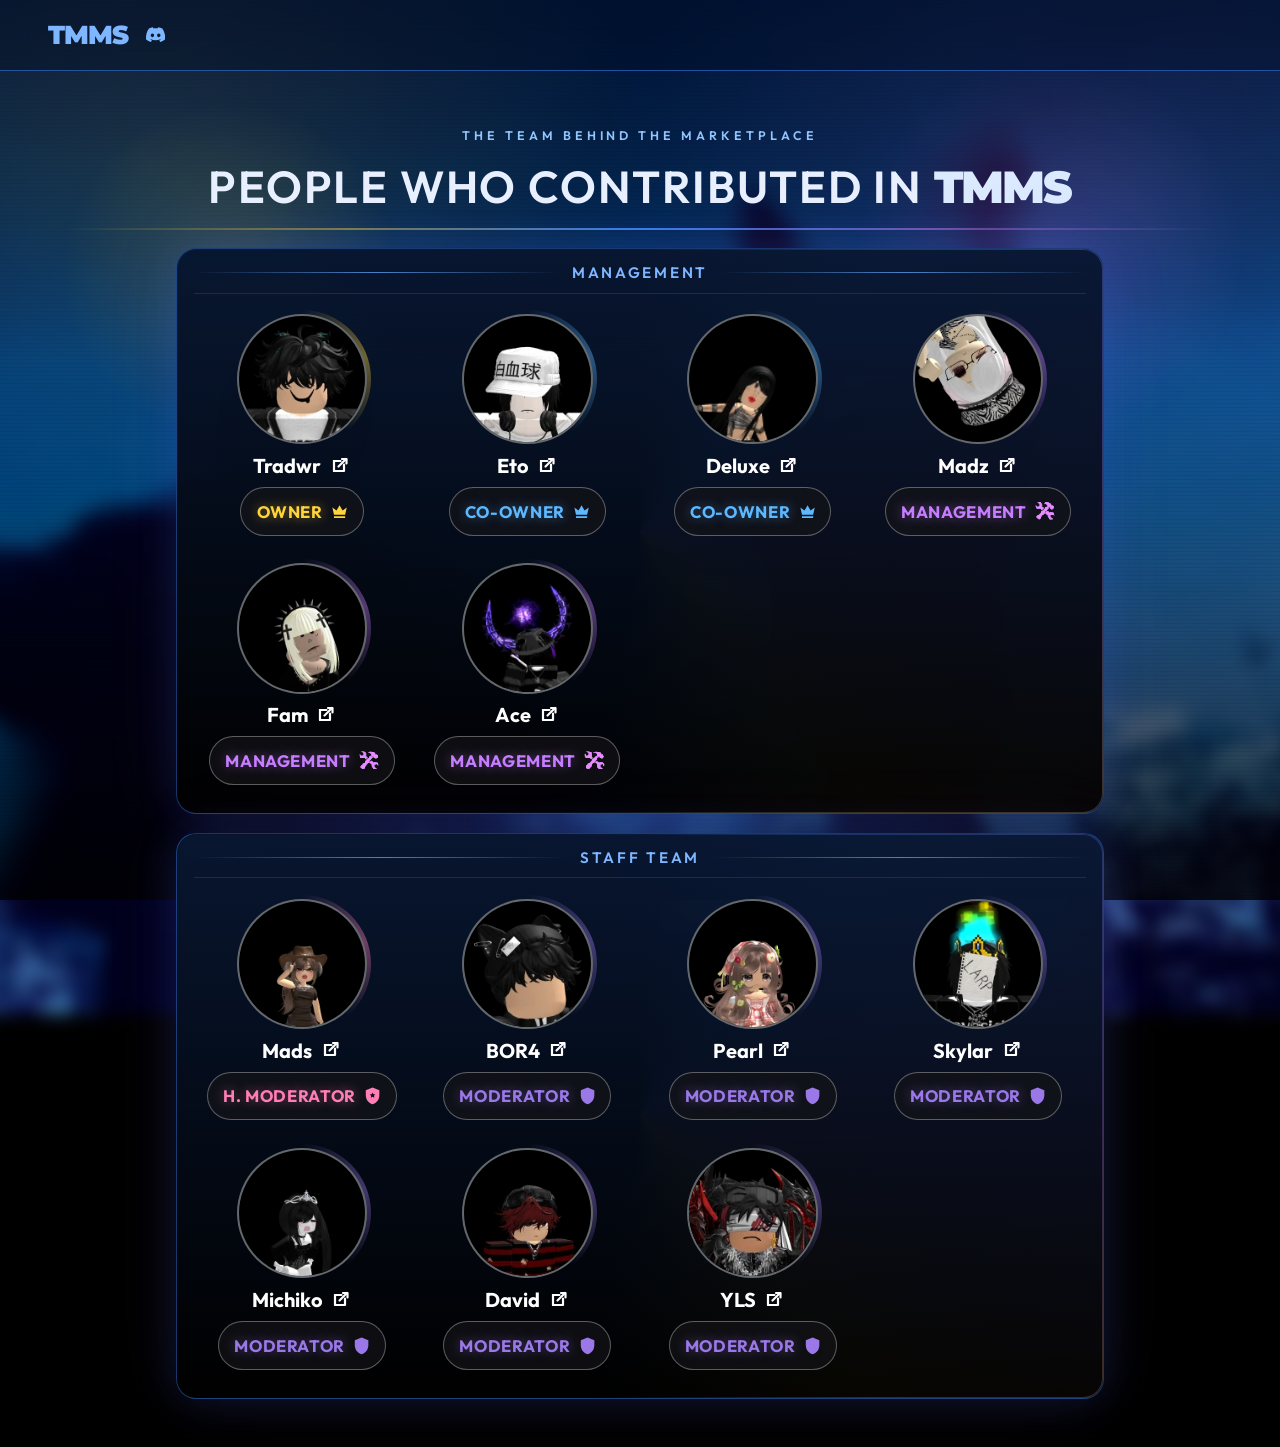
==== commit e7af922c: "Add Staff Team credits, profiles, photos, and social links. Co-authored-by: Cursor <cursoragent@curs" ====
--- a/credits.html
+++ b/credits.html
@@ -46,13 +46,13 @@
         <div class="credits-panel-fx" aria-hidden="true"></div>
         <h2 class="credits-panel__title">Management</h2>
         <div class="credits-people">
-          <article class="credits-person">
+          <a class="credits-person" href="profile.html?person=tradwr">
             <div class="credits-avatar-wrap">
               <div class="credits-avatar">
                 <img src="images/tradwr.png" alt="Tradwr" />
               </div>
             </div>
-            <a class="credits-name-row" href="profile.html?person=tradwr">
+            <span class="credits-name-row">
               <span class="credits-name">Tradwr</span>
               <svg class="credits-link-icon" viewBox="0 0 24 24" aria-hidden="true">
                 <path d="M7 17V7h6.5" fill="none" stroke="currentColor" stroke-width="2.2" stroke-linecap="round"/>
@@ -60,21 +60,21 @@
                 <path d="M11.5 12.5l7.5-7.5" fill="none" stroke="currentColor" stroke-width="2.2" stroke-linecap="round"/>
                 <path d="M15 5h4.5v4.5" fill="none" stroke="currentColor" stroke-width="2.2" stroke-linecap="round" stroke-linejoin="round"/>
               </svg>
-            </a>
+            </span>
             <span class="credits-badge credits-badge--owner">
               Owner
               <svg class="credits-badge-icon" viewBox="0 0 24 24" aria-hidden="true">
                 <path fill="currentColor" d="M5 16 3 7l5.2 3.8L12 4l3.8 6.8L21 7l-2 9H5zm0 2h14v2H5v-2z"/>
               </svg>
             </span>
-          </article>
-          <article class="credits-person">
+          </a>
+          <a class="credits-person" href="profile.html?person=eto">
             <div class="credits-avatar-wrap">
               <div class="credits-avatar">
                 <img src="images/eto.png" alt="Eto" />
               </div>
             </div>
-            <a class="credits-name-row" href="profile.html?person=eto">
+            <span class="credits-name-row">
               <span class="credits-name">Eto</span>
               <svg class="credits-link-icon" viewBox="0 0 24 24" aria-hidden="true">
                 <path d="M7 17V7h6.5" fill="none" stroke="currentColor" stroke-width="2.2" stroke-linecap="round"/>
@@ -82,21 +82,21 @@
                 <path d="M11.5 12.5l7.5-7.5" fill="none" stroke="currentColor" stroke-width="2.2" stroke-linecap="round"/>
                 <path d="M15 5h4.5v4.5" fill="none" stroke="currentColor" stroke-width="2.2" stroke-linecap="round" stroke-linejoin="round"/>
               </svg>
-            </a>
+            </span>
             <span class="credits-badge credits-badge--coowner">
               Co-Owner
               <svg class="credits-badge-icon" viewBox="0 0 24 24" aria-hidden="true">
                 <path fill="currentColor" d="M5 16 3 7l5.2 3.8L12 4l3.8 6.8L21 7l-2 9H5zm0 2h14v2H5v-2z"/>
               </svg>
             </span>
-          </article>
-          <article class="credits-person">
+          </a>
+          <a class="credits-person" href="profile.html?person=deluxe">
             <div class="credits-avatar-wrap">
               <div class="credits-avatar credits-avatar--deluxe">
                 <img src="images/deluxe.png" alt="Deluxe" />
               </div>
             </div>
-            <a class="credits-name-row" href="profile.html?person=deluxe">
+            <span class="credits-name-row">
               <span class="credits-name">Deluxe</span>
               <svg class="credits-link-icon" viewBox="0 0 24 24" aria-hidden="true">
                 <path d="M7 17V7h6.5" fill="none" stroke="currentColor" stroke-width="2.2" stroke-linecap="round"/>
@@ -104,21 +104,21 @@
                 <path d="M11.5 12.5l7.5-7.5" fill="none" stroke="currentColor" stroke-width="2.2" stroke-linecap="round"/>
                 <path d="M15 5h4.5v4.5" fill="none" stroke="currentColor" stroke-width="2.2" stroke-linecap="round" stroke-linejoin="round"/>
               </svg>
-            </a>
+            </span>
             <span class="credits-badge credits-badge--coowner">
               Co-Owner
               <svg class="credits-badge-icon" viewBox="0 0 24 24" aria-hidden="true">
                 <path fill="currentColor" d="M5 16 3 7l5.2 3.8L12 4l3.8 6.8L21 7l-2 9H5zm0 2h14v2H5v-2z"/>
               </svg>
             </span>
-          </article>
-          <article class="credits-person">
+          </a>
+          <a class="credits-person" href="profile.html?person=madz">
             <div class="credits-avatar-wrap">
               <div class="credits-avatar">
                 <img src="images/madz.png" alt="Madz" />
               </div>
             </div>
-            <a class="credits-name-row" href="profile.html?person=madz">
+            <span class="credits-name-row">
               <span class="credits-name">Madz</span>
               <svg class="credits-link-icon" viewBox="0 0 24 24" aria-hidden="true">
                 <path d="M7 17V7h6.5" fill="none" stroke="currentColor" stroke-width="2.2" stroke-linecap="round"/>
@@ -126,19 +126,19 @@
                 <path d="M11.5 12.5l7.5-7.5" fill="none" stroke="currentColor" stroke-width="2.2" stroke-linecap="round"/>
                 <path d="M15 5h4.5v4.5" fill="none" stroke="currentColor" stroke-width="2.2" stroke-linecap="round" stroke-linejoin="round"/>
               </svg>
-            </a>
+            </span>
             <span class="credits-badge credits-badge--management">
               Management
               <img class="credits-badge-icon" src="images/management-icon.png" alt="" />
             </span>
-          </article>
-          <article class="credits-person">
+          </a>
+          <a class="credits-person" href="profile.html?person=fam">
             <div class="credits-avatar-wrap">
               <div class="credits-avatar">
                 <img src="images/fam.png" alt="Fam" />
               </div>
             </div>
-            <a class="credits-name-row" href="profile.html?person=fam">
+            <span class="credits-name-row">
               <span class="credits-name">Fam</span>
               <svg class="credits-link-icon" viewBox="0 0 24 24" aria-hidden="true">
                 <path d="M7 17V7h6.5" fill="none" stroke="currentColor" stroke-width="2.2" stroke-linecap="round"/>
@@ -146,19 +146,19 @@
                 <path d="M11.5 12.5l7.5-7.5" fill="none" stroke="currentColor" stroke-width="2.2" stroke-linecap="round"/>
                 <path d="M15 5h4.5v4.5" fill="none" stroke="currentColor" stroke-width="2.2" stroke-linecap="round" stroke-linejoin="round"/>
               </svg>
-            </a>
+            </span>
             <span class="credits-badge credits-badge--management">
               Management
               <img class="credits-badge-icon" src="images/management-icon.png" alt="" />
             </span>
-          </article>
-          <article class="credits-person">
+          </a>
+          <a class="credits-person" href="profile.html?person=ace">
             <div class="credits-avatar-wrap">
               <div class="credits-avatar">
                 <img src="images/ace.png" alt="Ace" />
               </div>
             </div>
-            <a class="credits-name-row" href="profile.html?person=ace">
+            <span class="credits-name-row">
               <span class="credits-name">Ace</span>
               <svg class="credits-link-icon" viewBox="0 0 24 24" aria-hidden="true">
                 <path d="M7 17V7h6.5" fill="none" stroke="currentColor" stroke-width="2.2" stroke-linecap="round"/>
@@ -166,12 +166,172 @@
                 <path d="M11.5 12.5l7.5-7.5" fill="none" stroke="currentColor" stroke-width="2.2" stroke-linecap="round"/>
                 <path d="M15 5h4.5v4.5" fill="none" stroke="currentColor" stroke-width="2.2" stroke-linecap="round" stroke-linejoin="round"/>
               </svg>
-            </a>
+            </span>
             <span class="credits-badge credits-badge--management">
               Management
               <img class="credits-badge-icon" src="images/management-icon.png" alt="" />
             </span>
-          </article>
+          </a>
+        </div>
+      </section>
+      <section class="credits-panel">
+        <div class="credits-panel-fx" aria-hidden="true"></div>
+        <h2 class="credits-panel__title">Staff Team</h2>
+        <div class="credits-people">
+          <a class="credits-person" href="profile.html?person=mads">
+            <div class="credits-avatar-wrap">
+              <div class="credits-avatar">
+                <img src="images/mads.png" alt="Mads" />
+              </div>
+            </div>
+            <span class="credits-name-row">
+              <span class="credits-name">Mads</span>
+              <svg class="credits-link-icon" viewBox="0 0 24 24" aria-hidden="true">
+                <path d="M7 17V7h6.5" fill="none" stroke="currentColor" stroke-width="2.2" stroke-linecap="round"/>
+                <path d="M7 17h10v-6.5" fill="none" stroke="currentColor" stroke-width="2.2" stroke-linecap="round" stroke-linejoin="round"/>
+                <path d="M11.5 12.5l7.5-7.5" fill="none" stroke="currentColor" stroke-width="2.2" stroke-linecap="round"/>
+                <path d="M15 5h4.5v4.5" fill="none" stroke="currentColor" stroke-width="2.2" stroke-linecap="round" stroke-linejoin="round"/>
+              </svg>
+            </span>
+            <span class="credits-badge credits-badge--hmod">
+              H. Moderator
+              <svg class="credits-badge-icon" viewBox="0 0 24 24" aria-hidden="true">
+                <path fill="currentColor" fill-rule="evenodd" d="M12 2 3.5 5.2v6.3c0 5.2 3.5 9.9 8.5 11.5 5-1.6 8.5-6.3 8.5-11.5V5.2L12 2zm0 6.1 1.1 2.2 2.45.36-1.77 1.73.42 2.43L12 13.6l-2.2 1.16.42-2.43-1.77-1.73 2.45-.36L12 8.1z"/>
+              </svg>
+            </span>
+          </a>
+          <a class="credits-person" href="profile.html?person=bor4">
+            <div class="credits-avatar-wrap">
+              <div class="credits-avatar">
+                <img src="images/bor4.png" alt="BOR4" />
+              </div>
+            </div>
+            <span class="credits-name-row">
+              <span class="credits-name">BOR4</span>
+              <svg class="credits-link-icon" viewBox="0 0 24 24" aria-hidden="true">
+                <path d="M7 17V7h6.5" fill="none" stroke="currentColor" stroke-width="2.2" stroke-linecap="round"/>
+                <path d="M7 17h10v-6.5" fill="none" stroke="currentColor" stroke-width="2.2" stroke-linecap="round" stroke-linejoin="round"/>
+                <path d="M11.5 12.5l7.5-7.5" fill="none" stroke="currentColor" stroke-width="2.2" stroke-linecap="round"/>
+                <path d="M15 5h4.5v4.5" fill="none" stroke="currentColor" stroke-width="2.2" stroke-linecap="round" stroke-linejoin="round"/>
+              </svg>
+            </span>
+            <span class="credits-badge credits-badge--mod">
+              Moderator
+              <svg class="credits-badge-icon" viewBox="0 0 24 24" aria-hidden="true">
+                <path fill="currentColor" d="M12 2 3.5 5.2v6.3c0 5.2 3.5 9.9 8.5 11.5 5-1.6 8.5-6.3 8.5-11.5V5.2L12 2z"/>
+              </svg>
+            </span>
+          </a>
+          <a class="credits-person" href="profile.html?person=pearl">
+            <div class="credits-avatar-wrap">
+              <div class="credits-avatar">
+                <img src="images/pearl.png" alt="Pearl" />
+              </div>
+            </div>
+            <span class="credits-name-row">
+              <span class="credits-name">Pearl</span>
+              <svg class="credits-link-icon" viewBox="0 0 24 24" aria-hidden="true">
+                <path d="M7 17V7h6.5" fill="none" stroke="currentColor" stroke-width="2.2" stroke-linecap="round"/>
+                <path d="M7 17h10v-6.5" fill="none" stroke="currentColor" stroke-width="2.2" stroke-linecap="round" stroke-linejoin="round"/>
+                <path d="M11.5 12.5l7.5-7.5" fill="none" stroke="currentColor" stroke-width="2.2" stroke-linecap="round"/>
+                <path d="M15 5h4.5v4.5" fill="none" stroke="currentColor" stroke-width="2.2" stroke-linecap="round" stroke-linejoin="round"/>
+              </svg>
+            </span>
+            <span class="credits-badge credits-badge--mod">
+              Moderator
+              <svg class="credits-badge-icon" viewBox="0 0 24 24" aria-hidden="true">
+                <path fill="currentColor" d="M12 2 3.5 5.2v6.3c0 5.2 3.5 9.9 8.5 11.5 5-1.6 8.5-6.3 8.5-11.5V5.2L12 2z"/>
+              </svg>
+            </span>
+          </a>
+          <a class="credits-person" href="profile.html?person=skylar">
+            <div class="credits-avatar-wrap">
+              <div class="credits-avatar">
+                <img src="images/skylar.png" alt="Skylar" />
+              </div>
+            </div>
+            <span class="credits-name-row">
+              <span class="credits-name">Skylar</span>
+              <svg class="credits-link-icon" viewBox="0 0 24 24" aria-hidden="true">
+                <path d="M7 17V7h6.5" fill="none" stroke="currentColor" stroke-width="2.2" stroke-linecap="round"/>
+                <path d="M7 17h10v-6.5" fill="none" stroke="currentColor" stroke-width="2.2" stroke-linecap="round" stroke-linejoin="round"/>
+                <path d="M11.5 12.5l7.5-7.5" fill="none" stroke="currentColor" stroke-width="2.2" stroke-linecap="round"/>
+                <path d="M15 5h4.5v4.5" fill="none" stroke="currentColor" stroke-width="2.2" stroke-linecap="round" stroke-linejoin="round"/>
+              </svg>
+            </span>
+            <span class="credits-badge credits-badge--mod">
+              Moderator
+              <svg class="credits-badge-icon" viewBox="0 0 24 24" aria-hidden="true">
+                <path fill="currentColor" d="M12 2 3.5 5.2v6.3c0 5.2 3.5 9.9 8.5 11.5 5-1.6 8.5-6.3 8.5-11.5V5.2L12 2z"/>
+              </svg>
+            </span>
+          </a>
+          <a class="credits-person" href="profile.html?person=michiko">
+            <div class="credits-avatar-wrap">
+              <div class="credits-avatar">
+                <img src="images/michiko.png" alt="Michiko" />
+              </div>
+            </div>
+            <span class="credits-name-row">
+              <span class="credits-name">Michiko</span>
+              <svg class="credits-link-icon" viewBox="0 0 24 24" aria-hidden="true">
+                <path d="M7 17V7h6.5" fill="none" stroke="currentColor" stroke-width="2.2" stroke-linecap="round"/>
+                <path d="M7 17h10v-6.5" fill="none" stroke="currentColor" stroke-width="2.2" stroke-linecap="round" stroke-linejoin="round"/>
+                <path d="M11.5 12.5l7.5-7.5" fill="none" stroke="currentColor" stroke-width="2.2" stroke-linecap="round"/>
+                <path d="M15 5h4.5v4.5" fill="none" stroke="currentColor" stroke-width="2.2" stroke-linecap="round" stroke-linejoin="round"/>
+              </svg>
+            </span>
+            <span class="credits-badge credits-badge--mod">
+              Moderator
+              <svg class="credits-badge-icon" viewBox="0 0 24 24" aria-hidden="true">
+                <path fill="currentColor" d="M12 2 3.5 5.2v6.3c0 5.2 3.5 9.9 8.5 11.5 5-1.6 8.5-6.3 8.5-11.5V5.2L12 2z"/>
+              </svg>
+            </span>
+          </a>
+          <a class="credits-person" href="profile.html?person=david">
+            <div class="credits-avatar-wrap">
+              <div class="credits-avatar">
+                <img src="images/david.png" alt="David" />
+              </div>
+            </div>
+            <span class="credits-name-row">
+              <span class="credits-name">David</span>
+              <svg class="credits-link-icon" viewBox="0 0 24 24" aria-hidden="true">
+                <path d="M7 17V7h6.5" fill="none" stroke="currentColor" stroke-width="2.2" stroke-linecap="round"/>
+                <path d="M7 17h10v-6.5" fill="none" stroke="currentColor" stroke-width="2.2" stroke-linecap="round" stroke-linejoin="round"/>
+                <path d="M11.5 12.5l7.5-7.5" fill="none" stroke="currentColor" stroke-width="2.2" stroke-linecap="round"/>
+                <path d="M15 5h4.5v4.5" fill="none" stroke="currentColor" stroke-width="2.2" stroke-linecap="round" stroke-linejoin="round"/>
+              </svg>
+            </span>
+            <span class="credits-badge credits-badge--mod">
+              Moderator
+              <svg class="credits-badge-icon" viewBox="0 0 24 24" aria-hidden="true">
+                <path fill="currentColor" d="M12 2 3.5 5.2v6.3c0 5.2 3.5 9.9 8.5 11.5 5-1.6 8.5-6.3 8.5-11.5V5.2L12 2z"/>
+              </svg>
+            </span>
+          </a>
+          <a class="credits-person" href="profile.html?person=yls">
+            <div class="credits-avatar-wrap">
+              <div class="credits-avatar">
+                <img src="images/yls.png" alt="YLS" />
+              </div>
+            </div>
+            <span class="credits-name-row">
+              <span class="credits-name">YLS</span>
+              <svg class="credits-link-icon" viewBox="0 0 24 24" aria-hidden="true">
+                <path d="M7 17V7h6.5" fill="none" stroke="currentColor" stroke-width="2.2" stroke-linecap="round"/>
+                <path d="M7 17h10v-6.5" fill="none" stroke="currentColor" stroke-width="2.2" stroke-linecap="round" stroke-linejoin="round"/>
+                <path d="M11.5 12.5l7.5-7.5" fill="none" stroke="currentColor" stroke-width="2.2" stroke-linecap="round"/>
+                <path d="M15 5h4.5v4.5" fill="none" stroke="currentColor" stroke-width="2.2" stroke-linecap="round" stroke-linejoin="round"/>
+              </svg>
+            </span>
+            <span class="credits-badge credits-badge--mod">
+              Moderator
+              <svg class="credits-badge-icon" viewBox="0 0 24 24" aria-hidden="true">
+                <path fill="currentColor" d="M12 2 3.5 5.2v6.3c0 5.2 3.5 9.9 8.5 11.5 5-1.6 8.5-6.3 8.5-11.5V5.2L12 2z"/>
+              </svg>
+            </span>
+          </a>
         </div>
       </section>
     </main>
--- a/styles.css
+++ b/styles.css
@@ -587,6 +587,8 @@
 .credits-person:nth-child(4) { animation-delay: 0.46s; }
 .credits-person:nth-child(5) { animation-delay: 0.54s; }
 .credits-person:nth-child(6) { animation-delay: 0.62s; }
+.credits-person:nth-child(7) { animation-delay: 0.7s; }
+.credits-person:nth-child(8) { animation-delay: 0.78s; }
 
 .credits-person:hover {
   transform: translateY(-4px);
@@ -714,6 +716,76 @@
     0 0 26px rgba(199, 125, 255, 0.5);
 }
 
+.credits-person:has(.credits-badge--hmod):hover {
+  background: rgba(28, 8, 18, 0.55);
+  border-color: rgba(255, 126, 182, 0.3);
+  box-shadow: inset 0 0 32px rgba(255, 126, 182, 0.18);
+}
+
+.credits-person:has(.credits-badge--hmod):hover .credits-avatar {
+  border-color: #ff7eb6;
+  box-shadow:
+    0 0 16px rgba(255, 126, 182, 0.85),
+    0 0 32px rgba(255, 126, 182, 0.45);
+}
+
+.credits-person:has(.credits-badge--hmod):hover .credits-name {
+  color: #ff7eb6;
+  text-shadow:
+    0 0 12px rgba(255, 126, 182, 0.95),
+    0 0 24px rgba(255, 126, 182, 0.55);
+}
+
+.credits-person:has(.credits-badge--hmod):hover .credits-link-icon {
+  color: #ff7eb6;
+  filter:
+    drop-shadow(0 0 6px rgba(255, 126, 182, 0.95))
+    drop-shadow(0 0 12px rgba(255, 126, 182, 0.55));
+}
+
+.credits-person:has(.credits-badge--hmod):hover .credits-badge {
+  border-color: rgba(255, 126, 182, 0.75);
+  box-shadow: 0 0 18px rgba(255, 126, 182, 0.45);
+  text-shadow:
+    0 0 14px rgba(255, 126, 182, 0.9),
+    0 0 26px rgba(255, 126, 182, 0.5);
+}
+
+.credits-person:has(.credits-badge--mod):hover {
+  background: rgba(16, 10, 32, 0.55);
+  border-color: rgba(154, 120, 232, 0.3);
+  box-shadow: inset 0 0 32px rgba(154, 120, 232, 0.18);
+}
+
+.credits-person:has(.credits-badge--mod):hover .credits-avatar {
+  border-color: #9a78e8;
+  box-shadow:
+    0 0 16px rgba(154, 120, 232, 0.85),
+    0 0 32px rgba(154, 120, 232, 0.45);
+}
+
+.credits-person:has(.credits-badge--mod):hover .credits-name {
+  color: #9a78e8;
+  text-shadow:
+    0 0 12px rgba(154, 120, 232, 0.95),
+    0 0 24px rgba(154, 120, 232, 0.55);
+}
+
+.credits-person:has(.credits-badge--mod):hover .credits-link-icon {
+  color: #9a78e8;
+  filter:
+    drop-shadow(0 0 6px rgba(154, 120, 232, 0.95))
+    drop-shadow(0 0 12px rgba(154, 120, 232, 0.55));
+}
+
+.credits-person:has(.credits-badge--mod):hover .credits-badge {
+  border-color: rgba(154, 120, 232, 0.75);
+  box-shadow: 0 0 18px rgba(154, 120, 232, 0.45);
+  text-shadow:
+    0 0 14px rgba(154, 120, 232, 0.9),
+    0 0 26px rgba(154, 120, 232, 0.5);
+}
+
 .credits-avatar-wrap {
   --ring: 147, 197, 253;
   position: relative;
@@ -732,6 +804,14 @@
 
 .credits-person:has(.credits-badge--management) .credits-avatar-wrap {
   --ring: 199, 125, 255;
+}
+
+.credits-person:has(.credits-badge--hmod) .credits-avatar-wrap {
+  --ring: 255, 126, 182;
+}
+
+.credits-person:has(.credits-badge--mod) .credits-avatar-wrap {
+  --ring: 154, 120, 232;
 }
 
 .credits-avatar-wrap::before {
@@ -796,6 +876,20 @@
   transform-origin: 40% 35%;
 }
 
+.credits-avatar--initials {
+  display: flex;
+  align-items: center;
+  justify-content: center;
+  font-family: "Outfit", system-ui, sans-serif;
+  font-weight: 700;
+  font-size: 1.7rem;
+  letter-spacing: 0.06em;
+  color: #f7f0ff;
+  background:
+    radial-gradient(circle at 35% 28%, rgba(var(--ring), 0.42), transparent 52%),
+    #070b10;
+}
+
 .credits-name-row {
   display: flex;
   align-items: center;
@@ -815,7 +909,12 @@
   transition: text-decoration-color 0.2s ease;
 }
 
-.credits-name-row:hover .credits-name {
+a.credits-person {
+  color: inherit;
+  text-decoration: none;
+}
+
+a.credits-person:hover .credits-name {
   text-decoration-color: currentColor;
 }
 
@@ -880,6 +979,16 @@
   text-shadow: 0 0 12px rgba(199, 125, 255, 0.45);
 }
 
+.credits-badge--hmod {
+  color: #ff7eb6;
+  text-shadow: 0 0 12px rgba(255, 126, 182, 0.45);
+}
+
+.credits-badge--mod {
+  color: #9a78e8;
+  text-shadow: 0 0 12px rgba(154, 120, 232, 0.45);
+}
+
 a.credits-name-row {
   color: inherit;
 }
@@ -965,6 +1074,18 @@
   background:
     radial-gradient(circle at 22% 30%, rgba(199, 125, 255, 0.22), transparent 18%),
     radial-gradient(circle at 78% 68%, rgba(147, 51, 234, 0.14), transparent 20%);
+}
+
+body[data-role="hmod"] .profile-orbs {
+  background:
+    radial-gradient(circle at 22% 30%, rgba(255, 126, 182, 0.22), transparent 18%),
+    radial-gradient(circle at 78% 68%, rgba(244, 114, 182, 0.14), transparent 20%);
+}
+
+body[data-role="mod"] .profile-orbs {
+  background:
+    radial-gradient(circle at 22% 30%, rgba(154, 120, 232, 0.22), transparent 18%),
+    radial-gradient(circle at 78% 68%, rgba(124, 92, 212, 0.14), transparent 20%);
 }
 
 .profile-card {
@@ -1051,6 +1172,14 @@
   --glow: 199, 125, 255;
 }
 
+.profile-card--hmod {
+  --glow: 255, 126, 182;
+}
+
+.profile-card--mod {
+  --glow: 154, 120, 232;
+}
+
 @keyframes profile-card-glow {
   0%,
   100% {
@@ -1074,6 +1203,10 @@
   width: 14.5rem;
   height: 14.5rem;
   animation: credits-rise 0.75s ease 0.14s backwards;
+}
+
+.profile-card .credits-avatar--initials {
+  font-size: 3.15rem;
 }
 
 .profile-card .credits-avatar-wrap::before {
@@ -1195,6 +1328,10 @@
 .profile-actions-row {
   display: flex;
   gap: 0.8rem;
+}
+
+.profile-actions-row[hidden] {
+  display: none;
 }
 
 .profile-btn {
@@ -1422,6 +1559,16 @@
     height: 1.05em;
   }
 
+  .credits-avatar--initials {
+    font-size: 1.25rem;
+  }
+
+  .credits-badge--hmod {
+    font-size: 0.64rem;
+    padding-left: 0.42rem;
+    padding-right: 0.42rem;
+  }
+
   .profile-page {
     padding-top: 6.4rem;
     padding-bottom: max(1.6rem, env(safe-area-inset-bottom));
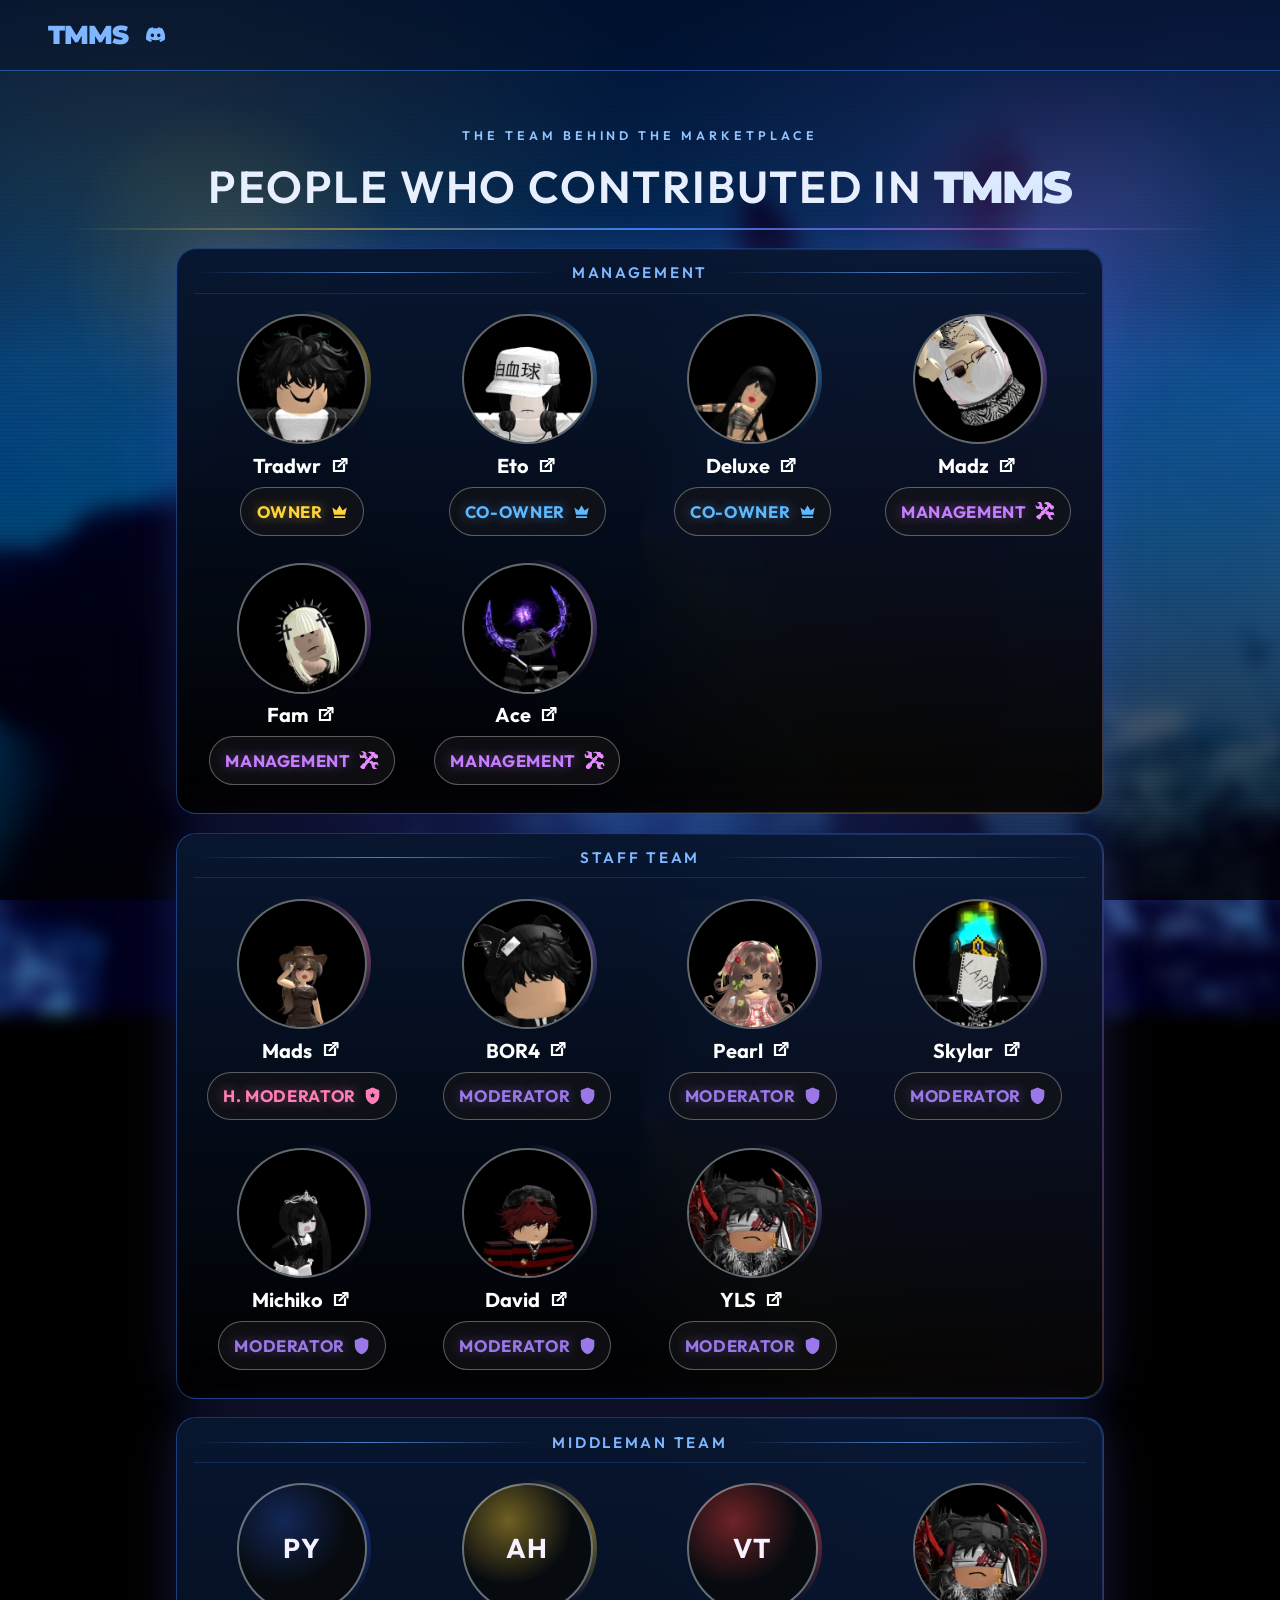
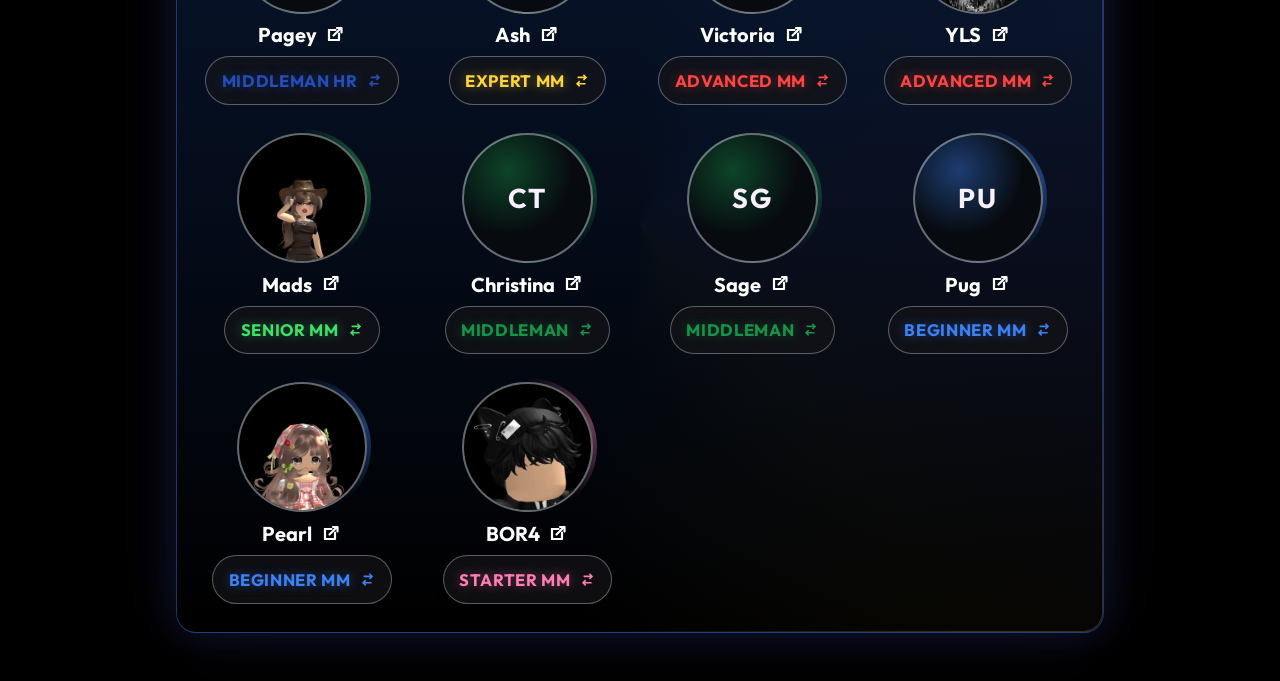
==== commit 689c8e8b: "Add Middleman Team with ranked, colored badges. Co-authored-by: Cursor <cursoragent@cursor.com>" ====
--- a/credits.html
+++ b/credits.html
@@ -334,6 +334,220 @@
           </a>
         </div>
       </section>
+      <section class="credits-panel">
+        <div class="credits-panel-fx" aria-hidden="true"></div>
+        <h2 class="credits-panel__title">Middleman Team</h2>
+        <div class="credits-people">
+          <a class="credits-person" href="profile.html?person=pagey">
+            <div class="credits-avatar-wrap">
+              <div class="credits-avatar credits-avatar--initials">PY</div>
+            </div>
+            <span class="credits-name-row">
+              <span class="credits-name">Pagey</span>
+              <svg class="credits-link-icon" viewBox="0 0 24 24" aria-hidden="true">
+                <path d="M7 17V7h6.5" fill="none" stroke="currentColor" stroke-width="2.2" stroke-linecap="round"/>
+                <path d="M7 17h10v-6.5" fill="none" stroke="currentColor" stroke-width="2.2" stroke-linecap="round" stroke-linejoin="round"/>
+                <path d="M11.5 12.5l7.5-7.5" fill="none" stroke="currentColor" stroke-width="2.2" stroke-linecap="round"/>
+                <path d="M15 5h4.5v4.5" fill="none" stroke="currentColor" stroke-width="2.2" stroke-linecap="round" stroke-linejoin="round"/>
+              </svg>
+            </span>
+            <span class="credits-badge credits-badge--mm-hr">
+              Middleman HR
+              <svg class="credits-badge-icon" viewBox="0 0 24 24" aria-hidden="true">
+                <path fill="currentColor" d="M7 7h8.2l-1.6-1.6L15 4l4 4-4 4-1.4-1.4L15.2 9H7V7zm10 10H8.8l1.6 1.6L9 20l-4-4 4-4 1.4 1.4L8.8 15H17v2z"/>
+              </svg>
+            </span>
+          </a>
+          <a class="credits-person" href="profile.html?person=ash">
+            <div class="credits-avatar-wrap">
+              <div class="credits-avatar credits-avatar--initials">AH</div>
+            </div>
+            <span class="credits-name-row">
+              <span class="credits-name">Ash</span>
+              <svg class="credits-link-icon" viewBox="0 0 24 24" aria-hidden="true">
+                <path d="M7 17V7h6.5" fill="none" stroke="currentColor" stroke-width="2.2" stroke-linecap="round"/>
+                <path d="M7 17h10v-6.5" fill="none" stroke="currentColor" stroke-width="2.2" stroke-linecap="round" stroke-linejoin="round"/>
+                <path d="M11.5 12.5l7.5-7.5" fill="none" stroke="currentColor" stroke-width="2.2" stroke-linecap="round"/>
+                <path d="M15 5h4.5v4.5" fill="none" stroke="currentColor" stroke-width="2.2" stroke-linecap="round" stroke-linejoin="round"/>
+              </svg>
+            </span>
+            <span class="credits-badge credits-badge--mm-expert">
+              Expert MM
+              <svg class="credits-badge-icon" viewBox="0 0 24 24" aria-hidden="true">
+                <path fill="currentColor" d="M7 7h8.2l-1.6-1.6L15 4l4 4-4 4-1.4-1.4L15.2 9H7V7zm10 10H8.8l1.6 1.6L9 20l-4-4 4-4 1.4 1.4L8.8 15H17v2z"/>
+              </svg>
+            </span>
+          </a>
+          <a class="credits-person" href="profile.html?person=victoria">
+            <div class="credits-avatar-wrap">
+              <div class="credits-avatar credits-avatar--initials">VT</div>
+            </div>
+            <span class="credits-name-row">
+              <span class="credits-name">Victoria</span>
+              <svg class="credits-link-icon" viewBox="0 0 24 24" aria-hidden="true">
+                <path d="M7 17V7h6.5" fill="none" stroke="currentColor" stroke-width="2.2" stroke-linecap="round"/>
+                <path d="M7 17h10v-6.5" fill="none" stroke="currentColor" stroke-width="2.2" stroke-linecap="round" stroke-linejoin="round"/>
+                <path d="M11.5 12.5l7.5-7.5" fill="none" stroke="currentColor" stroke-width="2.2" stroke-linecap="round"/>
+                <path d="M15 5h4.5v4.5" fill="none" stroke="currentColor" stroke-width="2.2" stroke-linecap="round" stroke-linejoin="round"/>
+              </svg>
+            </span>
+            <span class="credits-badge credits-badge--mm-advanced">
+              Advanced MM
+              <svg class="credits-badge-icon" viewBox="0 0 24 24" aria-hidden="true">
+                <path fill="currentColor" d="M7 7h8.2l-1.6-1.6L15 4l4 4-4 4-1.4-1.4L15.2 9H7V7zm10 10H8.8l1.6 1.6L9 20l-4-4 4-4 1.4 1.4L8.8 15H17v2z"/>
+              </svg>
+            </span>
+          </a>
+          <a class="credits-person" href="profile.html?person=yls&amp;team=middleman">
+            <div class="credits-avatar-wrap">
+              <div class="credits-avatar">
+                <img src="images/yls.png" alt="YLS" />
+              </div>
+            </div>
+            <span class="credits-name-row">
+              <span class="credits-name">YLS</span>
+              <svg class="credits-link-icon" viewBox="0 0 24 24" aria-hidden="true">
+                <path d="M7 17V7h6.5" fill="none" stroke="currentColor" stroke-width="2.2" stroke-linecap="round"/>
+                <path d="M7 17h10v-6.5" fill="none" stroke="currentColor" stroke-width="2.2" stroke-linecap="round" stroke-linejoin="round"/>
+                <path d="M11.5 12.5l7.5-7.5" fill="none" stroke="currentColor" stroke-width="2.2" stroke-linecap="round"/>
+                <path d="M15 5h4.5v4.5" fill="none" stroke="currentColor" stroke-width="2.2" stroke-linecap="round" stroke-linejoin="round"/>
+              </svg>
+            </span>
+            <span class="credits-badge credits-badge--mm-advanced">
+              Advanced MM
+              <svg class="credits-badge-icon" viewBox="0 0 24 24" aria-hidden="true">
+                <path fill="currentColor" d="M7 7h8.2l-1.6-1.6L15 4l4 4-4 4-1.4-1.4L15.2 9H7V7zm10 10H8.8l1.6 1.6L9 20l-4-4 4-4 1.4 1.4L8.8 15H17v2z"/>
+              </svg>
+            </span>
+          </a>
+          <a class="credits-person" href="profile.html?person=mads&amp;team=middleman">
+            <div class="credits-avatar-wrap">
+              <div class="credits-avatar">
+                <img src="images/mads.png" alt="Mads" />
+              </div>
+            </div>
+            <span class="credits-name-row">
+              <span class="credits-name">Mads</span>
+              <svg class="credits-link-icon" viewBox="0 0 24 24" aria-hidden="true">
+                <path d="M7 17V7h6.5" fill="none" stroke="currentColor" stroke-width="2.2" stroke-linecap="round"/>
+                <path d="M7 17h10v-6.5" fill="none" stroke="currentColor" stroke-width="2.2" stroke-linecap="round" stroke-linejoin="round"/>
+                <path d="M11.5 12.5l7.5-7.5" fill="none" stroke="currentColor" stroke-width="2.2" stroke-linecap="round"/>
+                <path d="M15 5h4.5v4.5" fill="none" stroke="currentColor" stroke-width="2.2" stroke-linecap="round" stroke-linejoin="round"/>
+              </svg>
+            </span>
+            <span class="credits-badge credits-badge--mm-senior">
+              Senior MM
+              <svg class="credits-badge-icon" viewBox="0 0 24 24" aria-hidden="true">
+                <path fill="currentColor" d="M7 7h8.2l-1.6-1.6L15 4l4 4-4 4-1.4-1.4L15.2 9H7V7zm10 10H8.8l1.6 1.6L9 20l-4-4 4-4 1.4 1.4L8.8 15H17v2z"/>
+              </svg>
+            </span>
+          </a>
+          <a class="credits-person" href="profile.html?person=christina">
+            <div class="credits-avatar-wrap">
+              <div class="credits-avatar credits-avatar--initials">CT</div>
+            </div>
+            <span class="credits-name-row">
+              <span class="credits-name">Christina</span>
+              <svg class="credits-link-icon" viewBox="0 0 24 24" aria-hidden="true">
+                <path d="M7 17V7h6.5" fill="none" stroke="currentColor" stroke-width="2.2" stroke-linecap="round"/>
+                <path d="M7 17h10v-6.5" fill="none" stroke="currentColor" stroke-width="2.2" stroke-linecap="round" stroke-linejoin="round"/>
+                <path d="M11.5 12.5l7.5-7.5" fill="none" stroke="currentColor" stroke-width="2.2" stroke-linecap="round"/>
+                <path d="M15 5h4.5v4.5" fill="none" stroke="currentColor" stroke-width="2.2" stroke-linecap="round" stroke-linejoin="round"/>
+              </svg>
+            </span>
+            <span class="credits-badge credits-badge--mm">
+              Middleman
+              <svg class="credits-badge-icon" viewBox="0 0 24 24" aria-hidden="true">
+                <path fill="currentColor" d="M7 7h8.2l-1.6-1.6L15 4l4 4-4 4-1.4-1.4L15.2 9H7V7zm10 10H8.8l1.6 1.6L9 20l-4-4 4-4 1.4 1.4L8.8 15H17v2z"/>
+              </svg>
+            </span>
+          </a>
+          <a class="credits-person" href="profile.html?person=sage">
+            <div class="credits-avatar-wrap">
+              <div class="credits-avatar credits-avatar--initials">SG</div>
+            </div>
+            <span class="credits-name-row">
+              <span class="credits-name">Sage</span>
+              <svg class="credits-link-icon" viewBox="0 0 24 24" aria-hidden="true">
+                <path d="M7 17V7h6.5" fill="none" stroke="currentColor" stroke-width="2.2" stroke-linecap="round"/>
+                <path d="M7 17h10v-6.5" fill="none" stroke="currentColor" stroke-width="2.2" stroke-linecap="round" stroke-linejoin="round"/>
+                <path d="M11.5 12.5l7.5-7.5" fill="none" stroke="currentColor" stroke-width="2.2" stroke-linecap="round"/>
+                <path d="M15 5h4.5v4.5" fill="none" stroke="currentColor" stroke-width="2.2" stroke-linecap="round" stroke-linejoin="round"/>
+              </svg>
+            </span>
+            <span class="credits-badge credits-badge--mm">
+              Middleman
+              <svg class="credits-badge-icon" viewBox="0 0 24 24" aria-hidden="true">
+                <path fill="currentColor" d="M7 7h8.2l-1.6-1.6L15 4l4 4-4 4-1.4-1.4L15.2 9H7V7zm10 10H8.8l1.6 1.6L9 20l-4-4 4-4 1.4 1.4L8.8 15H17v2z"/>
+              </svg>
+            </span>
+          </a>
+          <a class="credits-person" href="profile.html?person=pug">
+            <div class="credits-avatar-wrap">
+              <div class="credits-avatar credits-avatar--initials">PU</div>
+            </div>
+            <span class="credits-name-row">
+              <span class="credits-name">Pug</span>
+              <svg class="credits-link-icon" viewBox="0 0 24 24" aria-hidden="true">
+                <path d="M7 17V7h6.5" fill="none" stroke="currentColor" stroke-width="2.2" stroke-linecap="round"/>
+                <path d="M7 17h10v-6.5" fill="none" stroke="currentColor" stroke-width="2.2" stroke-linecap="round" stroke-linejoin="round"/>
+                <path d="M11.5 12.5l7.5-7.5" fill="none" stroke="currentColor" stroke-width="2.2" stroke-linecap="round"/>
+                <path d="M15 5h4.5v4.5" fill="none" stroke="currentColor" stroke-width="2.2" stroke-linecap="round" stroke-linejoin="round"/>
+              </svg>
+            </span>
+            <span class="credits-badge credits-badge--mm-beginner">
+              Beginner MM
+              <svg class="credits-badge-icon" viewBox="0 0 24 24" aria-hidden="true">
+                <path fill="currentColor" d="M7 7h8.2l-1.6-1.6L15 4l4 4-4 4-1.4-1.4L15.2 9H7V7zm10 10H8.8l1.6 1.6L9 20l-4-4 4-4 1.4 1.4L8.8 15H17v2z"/>
+              </svg>
+            </span>
+          </a>
+          <a class="credits-person" href="profile.html?person=pearl&amp;team=middleman">
+            <div class="credits-avatar-wrap">
+              <div class="credits-avatar">
+                <img src="images/pearl.png" alt="Pearl" />
+              </div>
+            </div>
+            <span class="credits-name-row">
+              <span class="credits-name">Pearl</span>
+              <svg class="credits-link-icon" viewBox="0 0 24 24" aria-hidden="true">
+                <path d="M7 17V7h6.5" fill="none" stroke="currentColor" stroke-width="2.2" stroke-linecap="round"/>
+                <path d="M7 17h10v-6.5" fill="none" stroke="currentColor" stroke-width="2.2" stroke-linecap="round" stroke-linejoin="round"/>
+                <path d="M11.5 12.5l7.5-7.5" fill="none" stroke="currentColor" stroke-width="2.2" stroke-linecap="round"/>
+                <path d="M15 5h4.5v4.5" fill="none" stroke="currentColor" stroke-width="2.2" stroke-linecap="round" stroke-linejoin="round"/>
+              </svg>
+            </span>
+            <span class="credits-badge credits-badge--mm-beginner">
+              Beginner MM
+              <svg class="credits-badge-icon" viewBox="0 0 24 24" aria-hidden="true">
+                <path fill="currentColor" d="M7 7h8.2l-1.6-1.6L15 4l4 4-4 4-1.4-1.4L15.2 9H7V7zm10 10H8.8l1.6 1.6L9 20l-4-4 4-4 1.4 1.4L8.8 15H17v2z"/>
+              </svg>
+            </span>
+          </a>
+          <a class="credits-person" href="profile.html?person=bor4&amp;team=middleman">
+            <div class="credits-avatar-wrap">
+              <div class="credits-avatar">
+                <img src="images/bor4.png" alt="BOR4" />
+              </div>
+            </div>
+            <span class="credits-name-row">
+              <span class="credits-name">BOR4</span>
+              <svg class="credits-link-icon" viewBox="0 0 24 24" aria-hidden="true">
+                <path d="M7 17V7h6.5" fill="none" stroke="currentColor" stroke-width="2.2" stroke-linecap="round"/>
+                <path d="M7 17h10v-6.5" fill="none" stroke="currentColor" stroke-width="2.2" stroke-linecap="round" stroke-linejoin="round"/>
+                <path d="M11.5 12.5l7.5-7.5" fill="none" stroke="currentColor" stroke-width="2.2" stroke-linecap="round"/>
+                <path d="M15 5h4.5v4.5" fill="none" stroke="currentColor" stroke-width="2.2" stroke-linecap="round" stroke-linejoin="round"/>
+              </svg>
+            </span>
+            <span class="credits-badge credits-badge--mm-starter">
+              Starter MM
+              <svg class="credits-badge-icon" viewBox="0 0 24 24" aria-hidden="true">
+                <path fill="currentColor" d="M7 7h8.2l-1.6-1.6L15 4l4 4-4 4-1.4-1.4L15.2 9H7V7zm10 10H8.8l1.6 1.6L9 20l-4-4 4-4 1.4 1.4L8.8 15H17v2z"/>
+              </svg>
+            </span>
+          </a>
+        </div>
+      </section>
     </main>
   </body>
 </html>
--- a/styles.css
+++ b/styles.css
@@ -589,6 +589,8 @@
 .credits-person:nth-child(6) { animation-delay: 0.62s; }
 .credits-person:nth-child(7) { animation-delay: 0.7s; }
 .credits-person:nth-child(8) { animation-delay: 0.78s; }
+.credits-person:nth-child(9) { animation-delay: 0.86s; }
+.credits-person:nth-child(10) { animation-delay: 0.94s; }
 
 .credits-person:hover {
   transform: translateY(-4px);
@@ -786,6 +788,79 @@
     0 0 26px rgba(154, 120, 232, 0.5);
 }
 
+.credits-person:has(.credits-badge--mm-hr) { --rank: 36, 78, 186; }
+.credits-person:has(.credits-badge--mm-expert) { --rank: 255, 212, 59; }
+.credits-person:has(.credits-badge--mm-advanced) { --rank: 255, 68, 68; }
+.credits-person:has(.credits-badge--mm-senior) { --rank: 62, 224, 106; }
+.credits-person:has(.credits-badge--mm) { --rank: 22, 148, 74; }
+.credits-person:has(.credits-badge--mm-beginner) { --rank: 59, 130, 246; }
+.credits-person:has(.credits-badge--mm-starter) { --rank: 255, 126, 182; }
+
+.credits-person:has(.credits-badge--mm-hr):hover,
+.credits-person:has(.credits-badge--mm-expert):hover,
+.credits-person:has(.credits-badge--mm-advanced):hover,
+.credits-person:has(.credits-badge--mm-senior):hover,
+.credits-person:has(.credits-badge--mm):hover,
+.credits-person:has(.credits-badge--mm-beginner):hover,
+.credits-person:has(.credits-badge--mm-starter):hover {
+  background: rgba(8, 12, 22, 0.55);
+  border-color: rgba(var(--rank), 0.3);
+  box-shadow: inset 0 0 32px rgba(var(--rank), 0.18);
+}
+
+.credits-person:has(.credits-badge--mm-hr):hover .credits-avatar,
+.credits-person:has(.credits-badge--mm-expert):hover .credits-avatar,
+.credits-person:has(.credits-badge--mm-advanced):hover .credits-avatar,
+.credits-person:has(.credits-badge--mm-senior):hover .credits-avatar,
+.credits-person:has(.credits-badge--mm):hover .credits-avatar,
+.credits-person:has(.credits-badge--mm-beginner):hover .credits-avatar,
+.credits-person:has(.credits-badge--mm-starter):hover .credits-avatar {
+  border-color: rgb(var(--rank));
+  box-shadow:
+    0 0 16px rgba(var(--rank), 0.85),
+    0 0 32px rgba(var(--rank), 0.45);
+}
+
+.credits-person:has(.credits-badge--mm-hr):hover .credits-name,
+.credits-person:has(.credits-badge--mm-expert):hover .credits-name,
+.credits-person:has(.credits-badge--mm-advanced):hover .credits-name,
+.credits-person:has(.credits-badge--mm-senior):hover .credits-name,
+.credits-person:has(.credits-badge--mm):hover .credits-name,
+.credits-person:has(.credits-badge--mm-beginner):hover .credits-name,
+.credits-person:has(.credits-badge--mm-starter):hover .credits-name {
+  color: rgb(var(--rank));
+  text-shadow:
+    0 0 12px rgba(var(--rank), 0.95),
+    0 0 24px rgba(var(--rank), 0.55);
+}
+
+.credits-person:has(.credits-badge--mm-hr):hover .credits-link-icon,
+.credits-person:has(.credits-badge--mm-expert):hover .credits-link-icon,
+.credits-person:has(.credits-badge--mm-advanced):hover .credits-link-icon,
+.credits-person:has(.credits-badge--mm-senior):hover .credits-link-icon,
+.credits-person:has(.credits-badge--mm):hover .credits-link-icon,
+.credits-person:has(.credits-badge--mm-beginner):hover .credits-link-icon,
+.credits-person:has(.credits-badge--mm-starter):hover .credits-link-icon {
+  color: rgb(var(--rank));
+  filter:
+    drop-shadow(0 0 6px rgba(var(--rank), 0.95))
+    drop-shadow(0 0 12px rgba(var(--rank), 0.55));
+}
+
+.credits-person:has(.credits-badge--mm-hr):hover .credits-badge,
+.credits-person:has(.credits-badge--mm-expert):hover .credits-badge,
+.credits-person:has(.credits-badge--mm-advanced):hover .credits-badge,
+.credits-person:has(.credits-badge--mm-senior):hover .credits-badge,
+.credits-person:has(.credits-badge--mm):hover .credits-badge,
+.credits-person:has(.credits-badge--mm-beginner):hover .credits-badge,
+.credits-person:has(.credits-badge--mm-starter):hover .credits-badge {
+  border-color: rgba(var(--rank), 0.75);
+  box-shadow: 0 0 18px rgba(var(--rank), 0.45);
+  text-shadow:
+    0 0 14px rgba(var(--rank), 0.9),
+    0 0 26px rgba(var(--rank), 0.5);
+}
+
 .credits-avatar-wrap {
   --ring: 147, 197, 253;
   position: relative;
@@ -812,6 +887,16 @@
 
 .credits-person:has(.credits-badge--mod) .credits-avatar-wrap {
   --ring: 154, 120, 232;
+}
+
+.credits-person:has(.credits-badge--mm-hr) .credits-avatar-wrap,
+.credits-person:has(.credits-badge--mm-expert) .credits-avatar-wrap,
+.credits-person:has(.credits-badge--mm-advanced) .credits-avatar-wrap,
+.credits-person:has(.credits-badge--mm-senior) .credits-avatar-wrap,
+.credits-person:has(.credits-badge--mm) .credits-avatar-wrap,
+.credits-person:has(.credits-badge--mm-beginner) .credits-avatar-wrap,
+.credits-person:has(.credits-badge--mm-starter) .credits-avatar-wrap {
+  --ring: var(--rank);
 }
 
 .credits-avatar-wrap::before {
@@ -989,6 +1074,17 @@
   text-shadow: 0 0 12px rgba(154, 120, 232, 0.45);
 }
 
+.credits-badge--mm-hr,
+.credits-badge--mm-expert,
+.credits-badge--mm-advanced,
+.credits-badge--mm-senior,
+.credits-badge--mm,
+.credits-badge--mm-beginner,
+.credits-badge--mm-starter {
+  color: rgb(var(--rank));
+  text-shadow: 0 0 12px rgba(var(--rank), 0.45);
+}
+
 a.credits-name-row {
   color: inherit;
 }
@@ -1086,6 +1182,20 @@
   background:
     radial-gradient(circle at 22% 30%, rgba(154, 120, 232, 0.22), transparent 18%),
     radial-gradient(circle at 78% 68%, rgba(124, 92, 212, 0.14), transparent 20%);
+}
+
+body[data-role="mm-hr"] { --glow: 36, 78, 186; }
+body[data-role="mm-expert"] { --glow: 255, 212, 59; }
+body[data-role="mm-advanced"] { --glow: 255, 68, 68; }
+body[data-role="mm-senior"] { --glow: 62, 224, 106; }
+body[data-role="mm"] { --glow: 22, 148, 74; }
+body[data-role="mm-beginner"] { --glow: 59, 130, 246; }
+body[data-role="mm-starter"] { --glow: 255, 126, 182; }
+
+body[data-role^="mm"] .profile-orbs {
+  background:
+    radial-gradient(circle at 22% 30%, rgba(var(--glow), 0.22), transparent 18%),
+    radial-gradient(circle at 78% 68%, rgba(var(--glow), 0.14), transparent 20%);
 }
 
 .profile-card {
@@ -1178,6 +1288,24 @@
 
 .profile-card--mod {
   --glow: 154, 120, 232;
+}
+
+.profile-card--mm-hr { --glow: 36, 78, 186; }
+.profile-card--mm-expert { --glow: 255, 212, 59; }
+.profile-card--mm-advanced { --glow: 255, 68, 68; }
+.profile-card--mm-senior { --glow: 62, 224, 106; }
+.profile-card--mm { --glow: 22, 148, 74; }
+.profile-card--mm-beginner { --glow: 59, 130, 246; }
+.profile-card--mm-starter { --glow: 255, 126, 182; }
+
+.profile-card--mm-hr,
+.profile-card--mm-expert,
+.profile-card--mm-advanced,
+.profile-card--mm-senior,
+.profile-card--mm,
+.profile-card--mm-beginner,
+.profile-card--mm-starter {
+  --rank: var(--glow);
 }
 
 @keyframes profile-card-glow {
@@ -1563,7 +1691,13 @@
     font-size: 1.25rem;
   }
 
-  .credits-badge--hmod {
+  .credits-badge--hmod,
+  .credits-badge--mm-hr,
+  .credits-badge--mm-advanced,
+  .credits-badge--mm-beginner,
+  .credits-badge--mm-expert,
+  .credits-badge--mm-senior,
+  .credits-badge--mm-starter {
     font-size: 0.64rem;
     padding-left: 0.42rem;
     padding-right: 0.42rem;
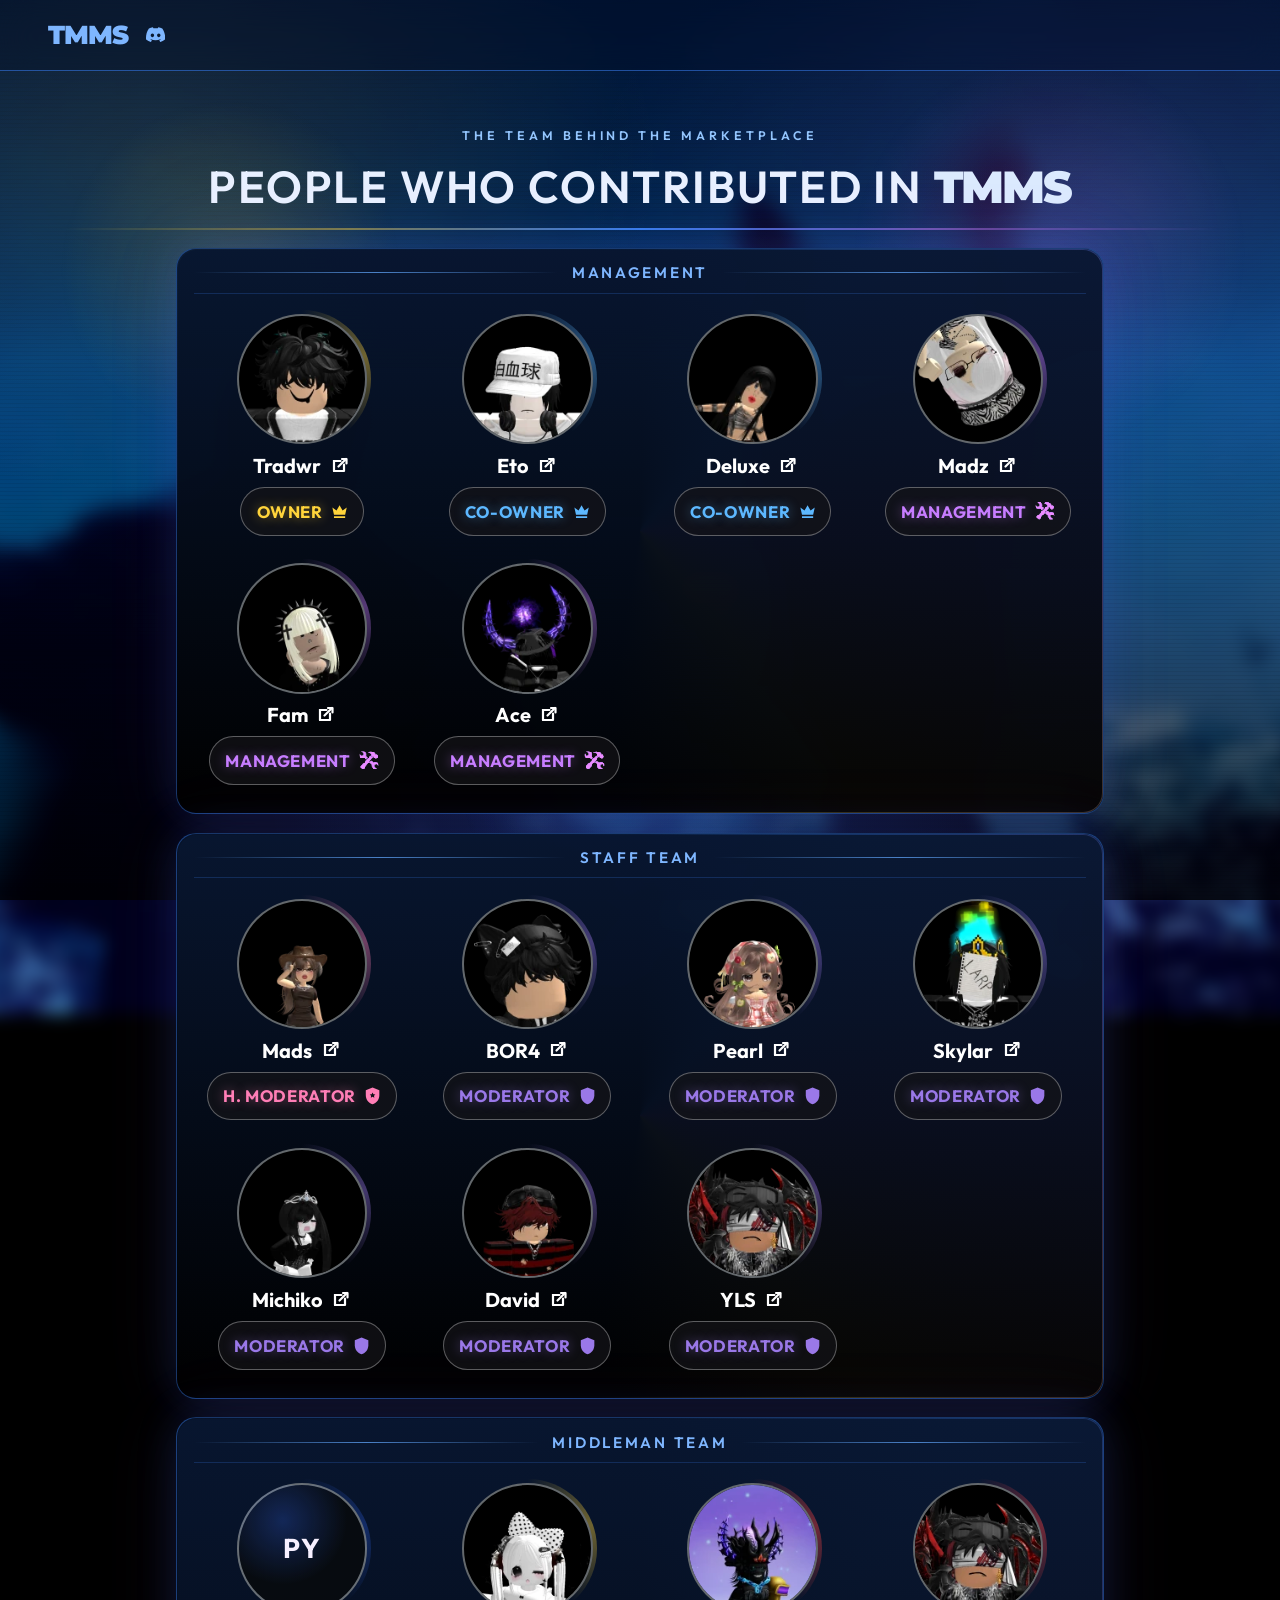
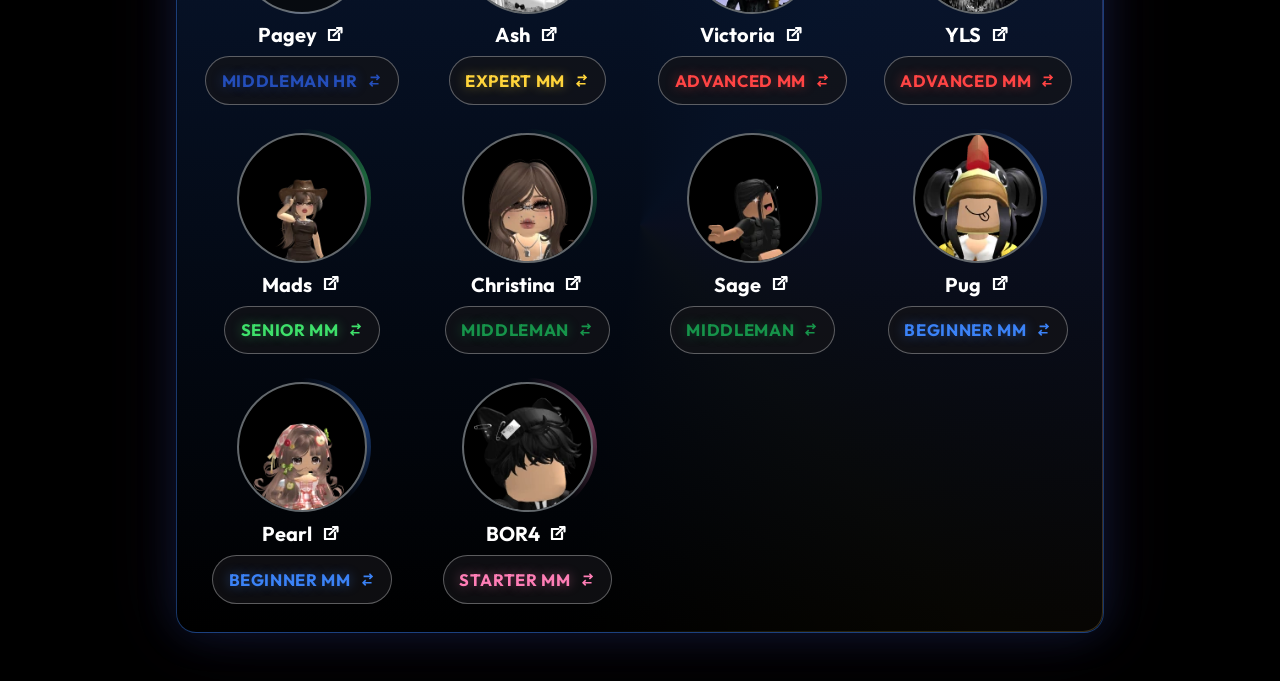
==== commit e2f472aa: "Add Middleman photos and social links for Ash, Victoria, Christina, Sage, and Pug. Co-authored-by: C" ====
--- a/credits.html
+++ b/credits.html
@@ -360,7 +360,9 @@
           </a>
           <a class="credits-person" href="profile.html?person=ash">
             <div class="credits-avatar-wrap">
-              <div class="credits-avatar credits-avatar--initials">AH</div>
+              <div class="credits-avatar">
+                <img src="images/ash.png" alt="Ash" />
+              </div>
             </div>
             <span class="credits-name-row">
               <span class="credits-name">Ash</span>
@@ -380,7 +382,9 @@
           </a>
           <a class="credits-person" href="profile.html?person=victoria">
             <div class="credits-avatar-wrap">
-              <div class="credits-avatar credits-avatar--initials">VT</div>
+              <div class="credits-avatar">
+                <img src="images/victoria.png" alt="Victoria" />
+              </div>
             </div>
             <span class="credits-name-row">
               <span class="credits-name">Victoria</span>
@@ -444,7 +448,9 @@
           </a>
           <a class="credits-person" href="profile.html?person=christina">
             <div class="credits-avatar-wrap">
-              <div class="credits-avatar credits-avatar--initials">CT</div>
+              <div class="credits-avatar">
+                <img src="images/christina.png" alt="Christina" />
+              </div>
             </div>
             <span class="credits-name-row">
               <span class="credits-name">Christina</span>
@@ -464,7 +470,9 @@
           </a>
           <a class="credits-person" href="profile.html?person=sage">
             <div class="credits-avatar-wrap">
-              <div class="credits-avatar credits-avatar--initials">SG</div>
+              <div class="credits-avatar">
+                <img src="images/sage.png" alt="Sage" />
+              </div>
             </div>
             <span class="credits-name-row">
               <span class="credits-name">Sage</span>
@@ -484,7 +492,9 @@
           </a>
           <a class="credits-person" href="profile.html?person=pug">
             <div class="credits-avatar-wrap">
-              <div class="credits-avatar credits-avatar--initials">PU</div>
+              <div class="credits-avatar">
+                <img src="images/pug.png" alt="Pug" />
+              </div>
             </div>
             <span class="credits-name-row">
               <span class="credits-name">Pug</span>
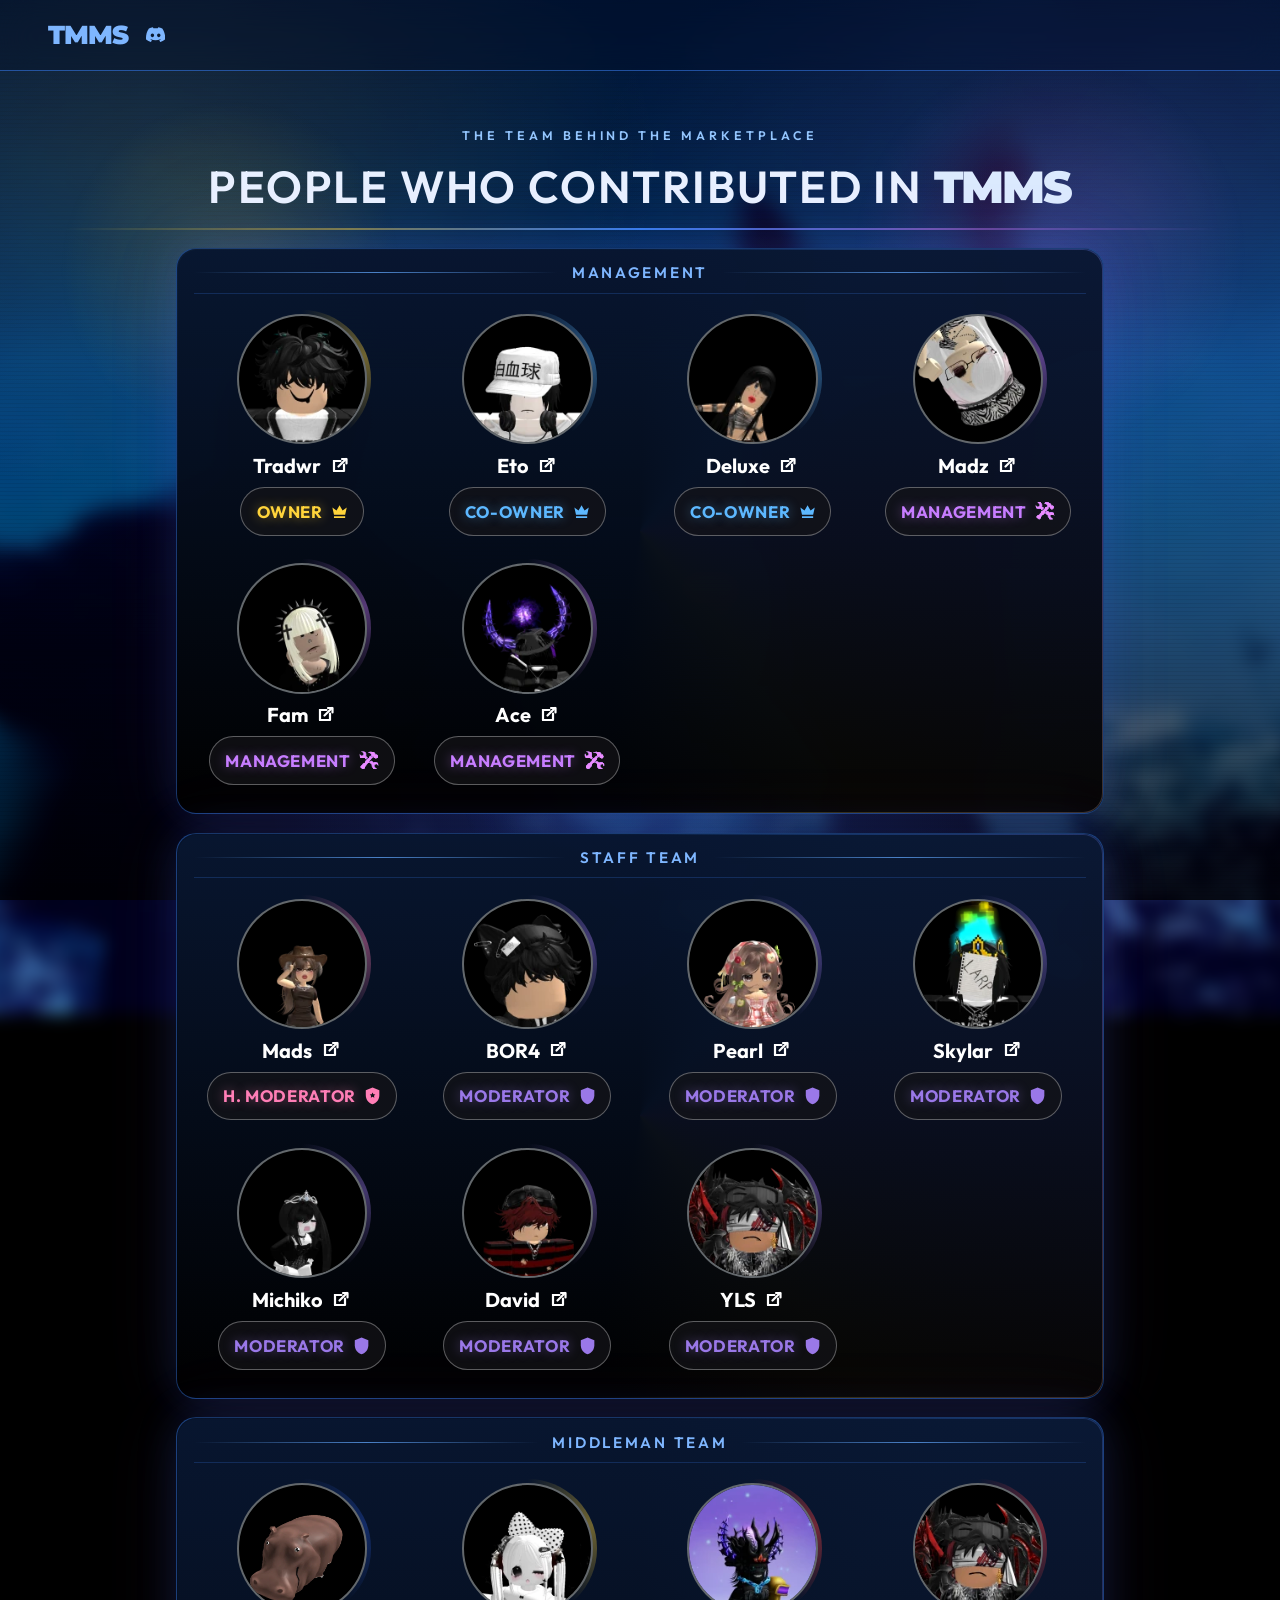
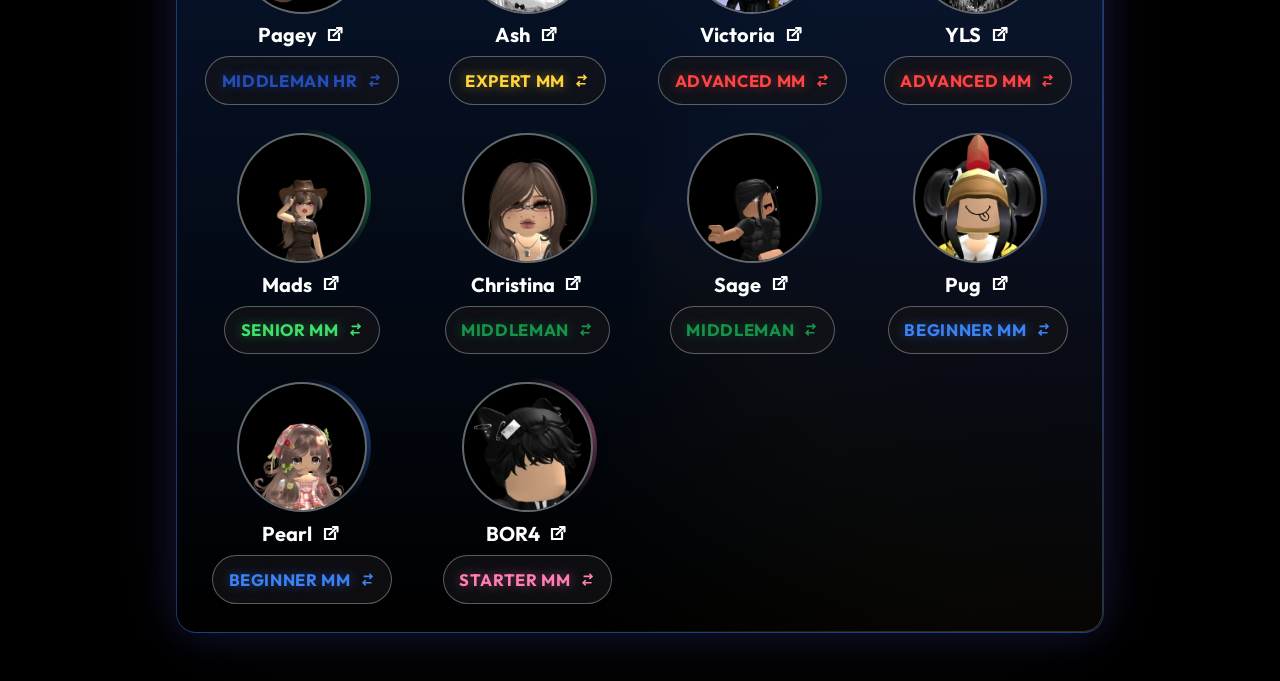
==== commit b4709746: "Add Pagey's photo, zoomed avatar, and social links. Co-authored-by: Cursor <cursoragent@cursor.com>" ====
--- a/credits.html
+++ b/credits.html
@@ -340,7 +340,9 @@
         <div class="credits-people">
           <a class="credits-person" href="profile.html?person=pagey">
             <div class="credits-avatar-wrap">
-              <div class="credits-avatar credits-avatar--initials">PY</div>
+              <div class="credits-avatar credits-avatar--pagey">
+                <img src="images/pagey.png" alt="Pagey" />
+              </div>
             </div>
             <span class="credits-name-row">
               <span class="credits-name">Pagey</span>
--- a/styles.css
+++ b/styles.css
@@ -959,6 +959,11 @@
 .credits-avatar--deluxe img {
   transform: scale(1.35);
   transform-origin: 40% 35%;
+}
+
+.credits-avatar--pagey img {
+  transform: scale(1.48);
+  transform-origin: 50% 46%;
 }
 
 .credits-avatar--initials {
